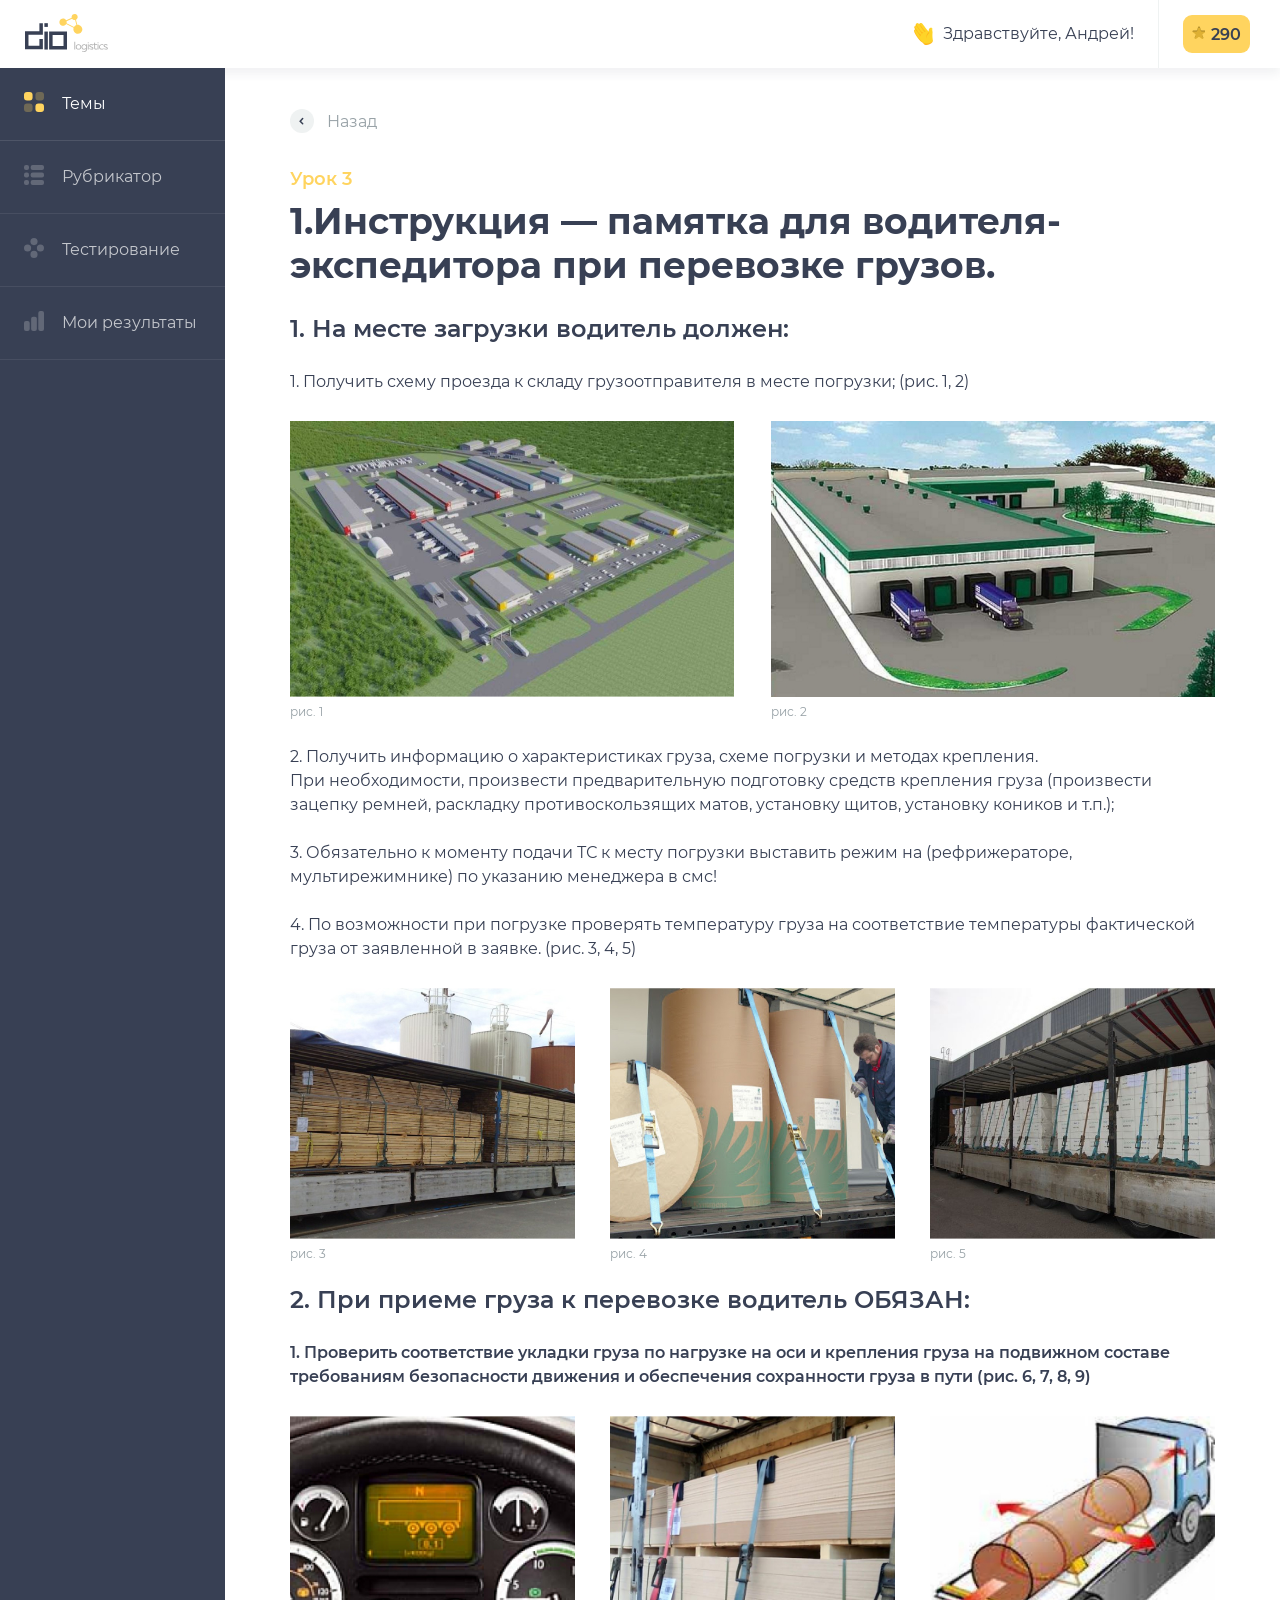
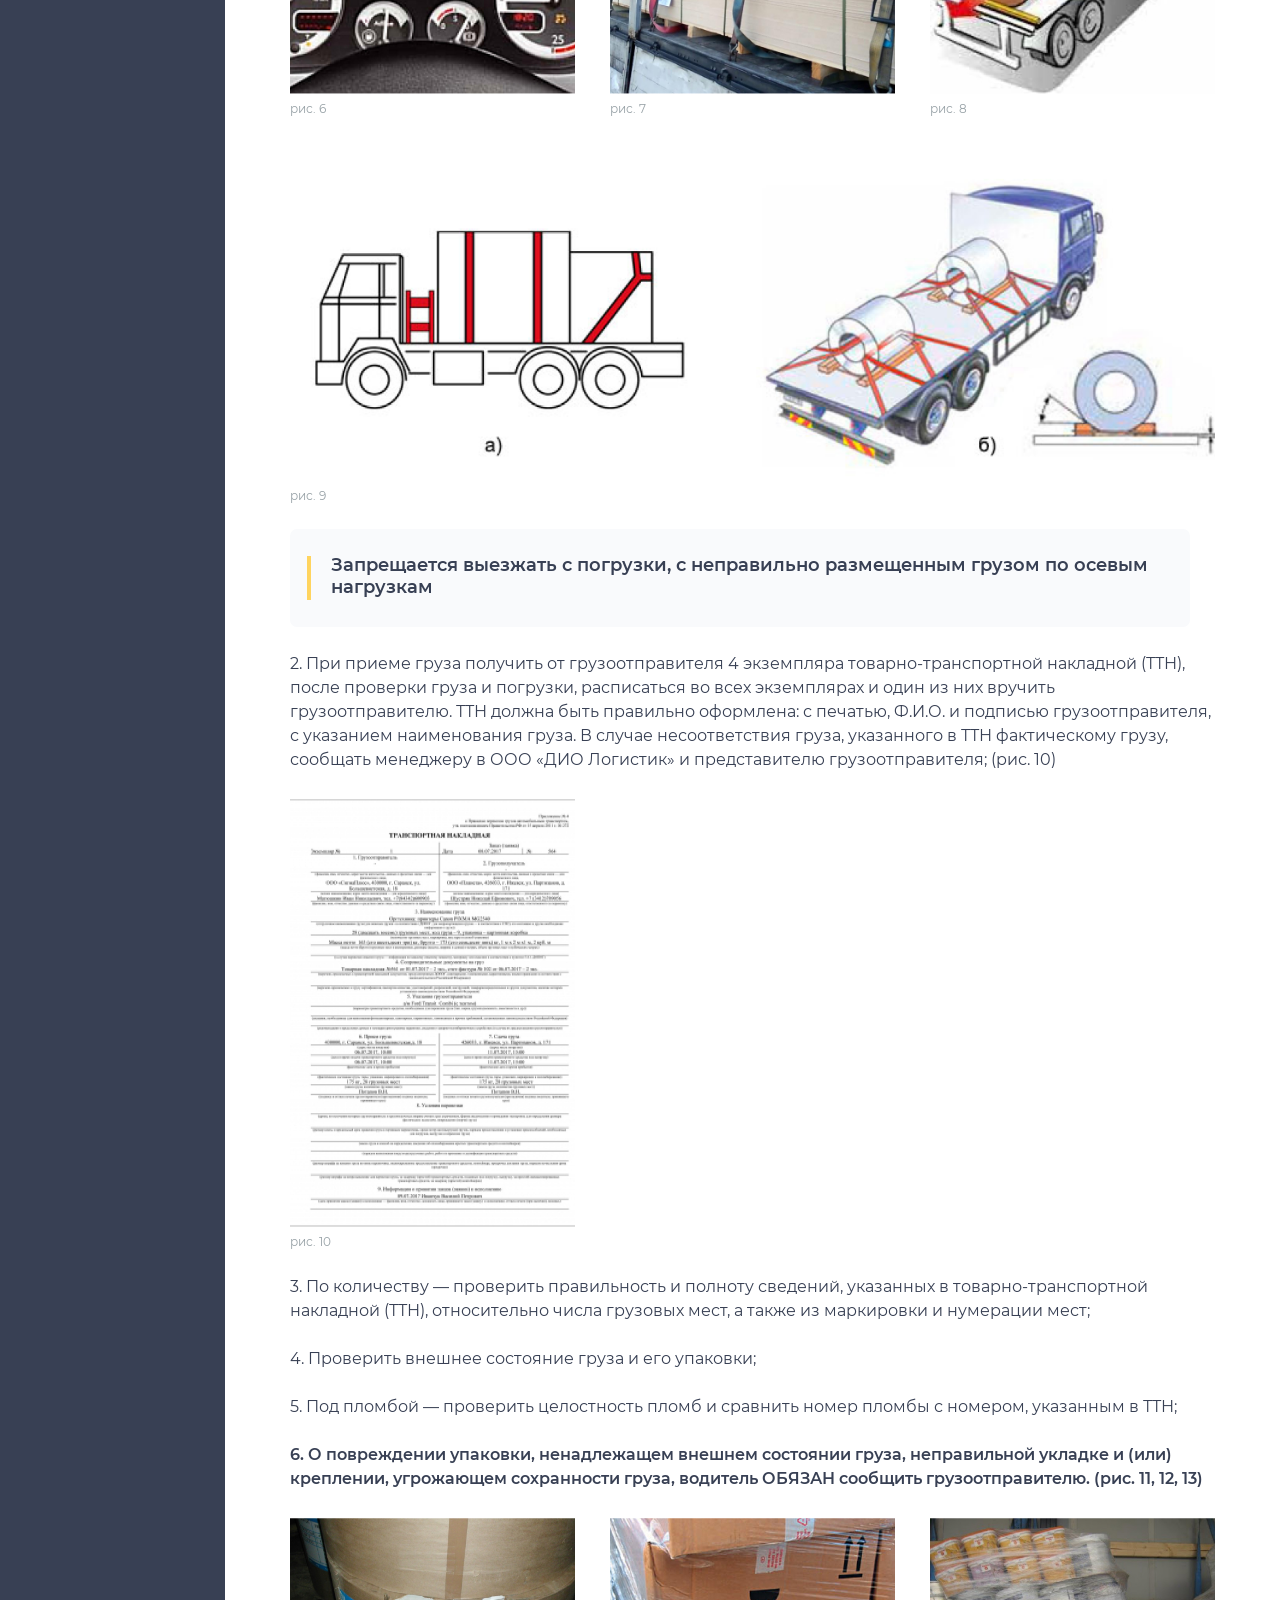
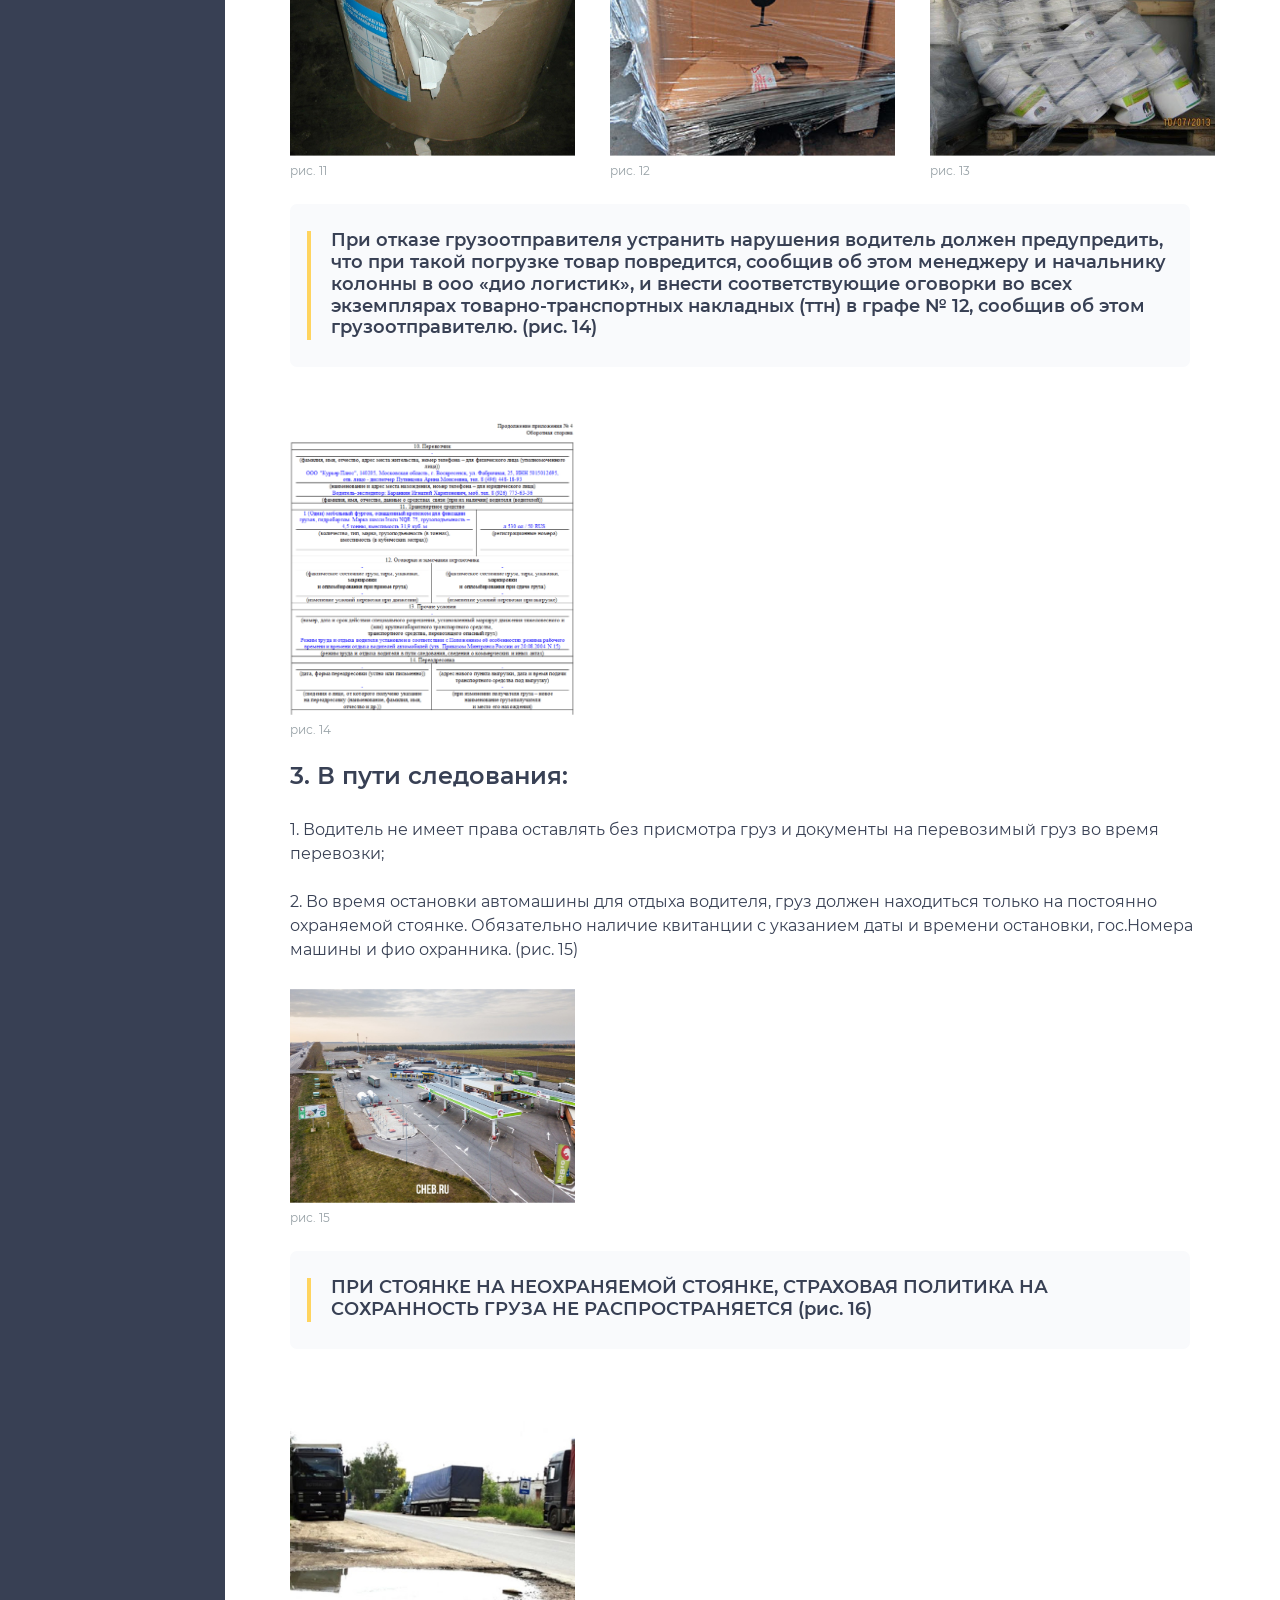
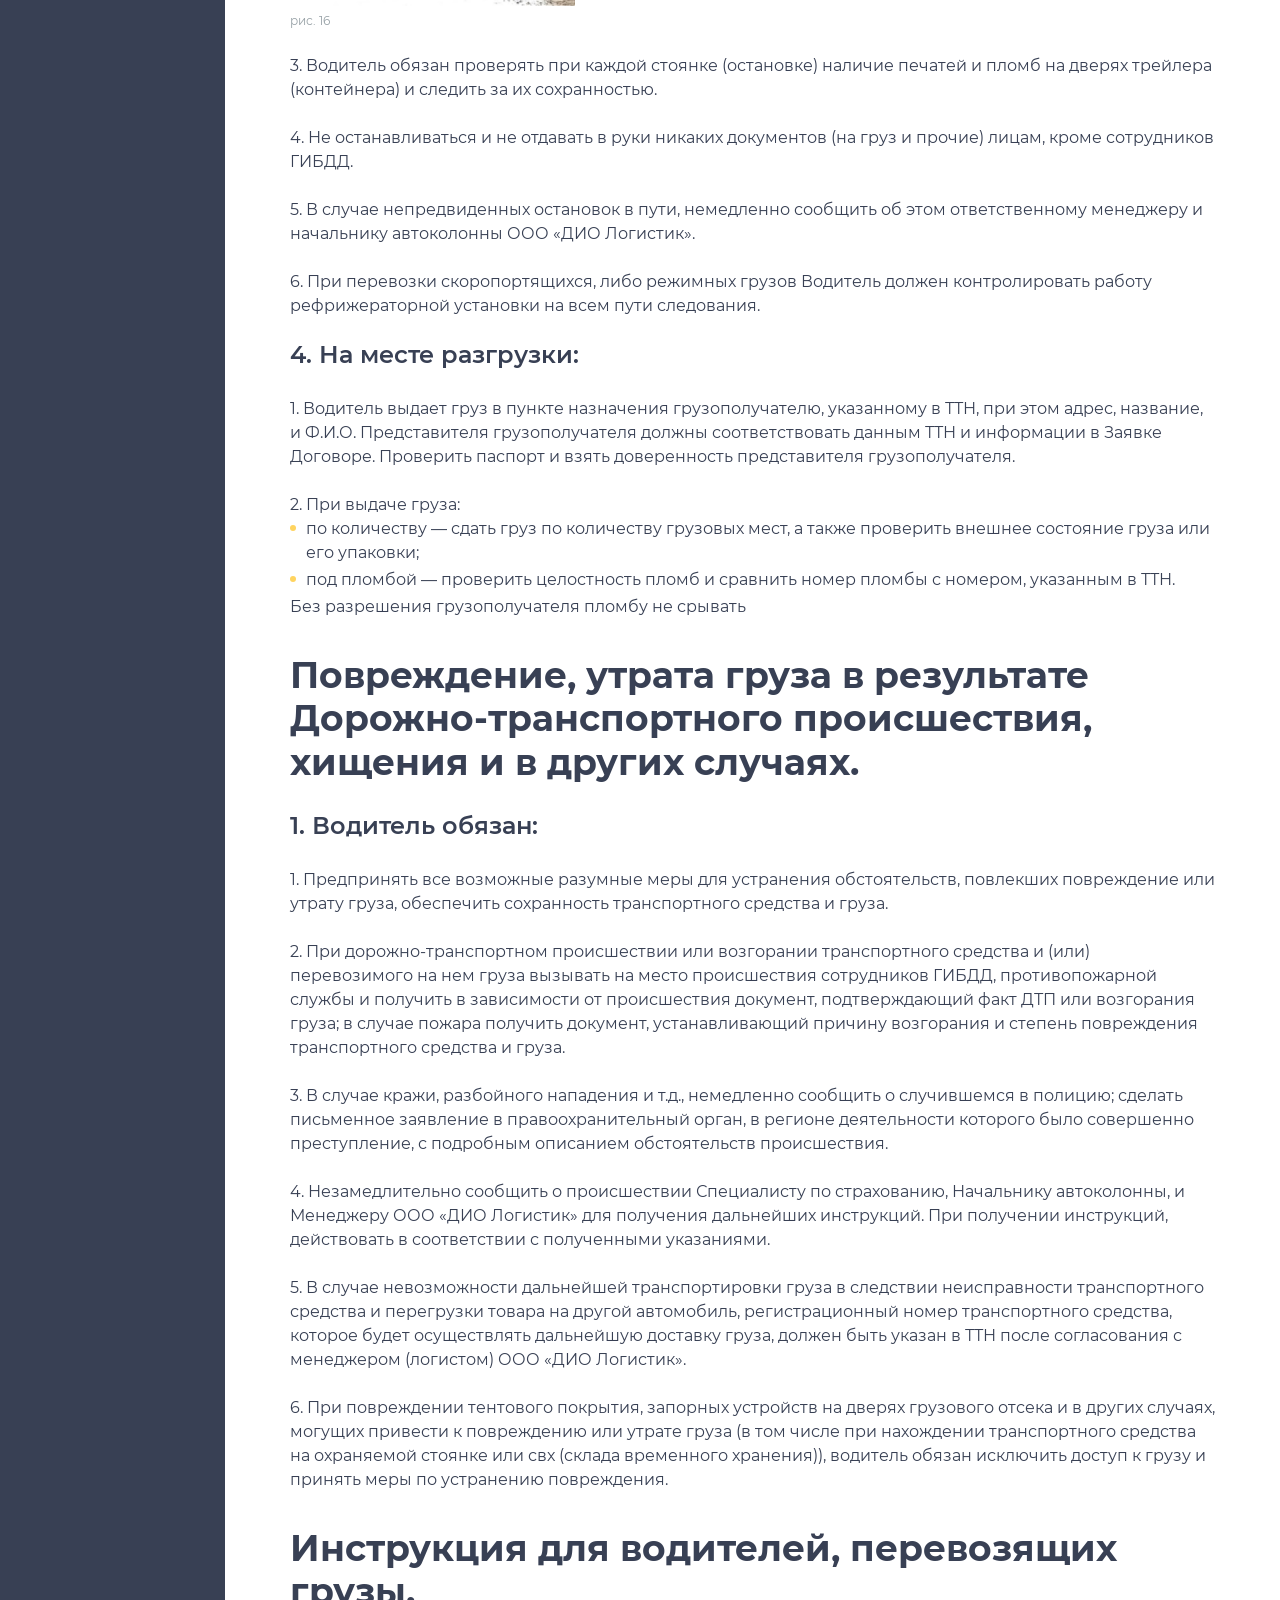
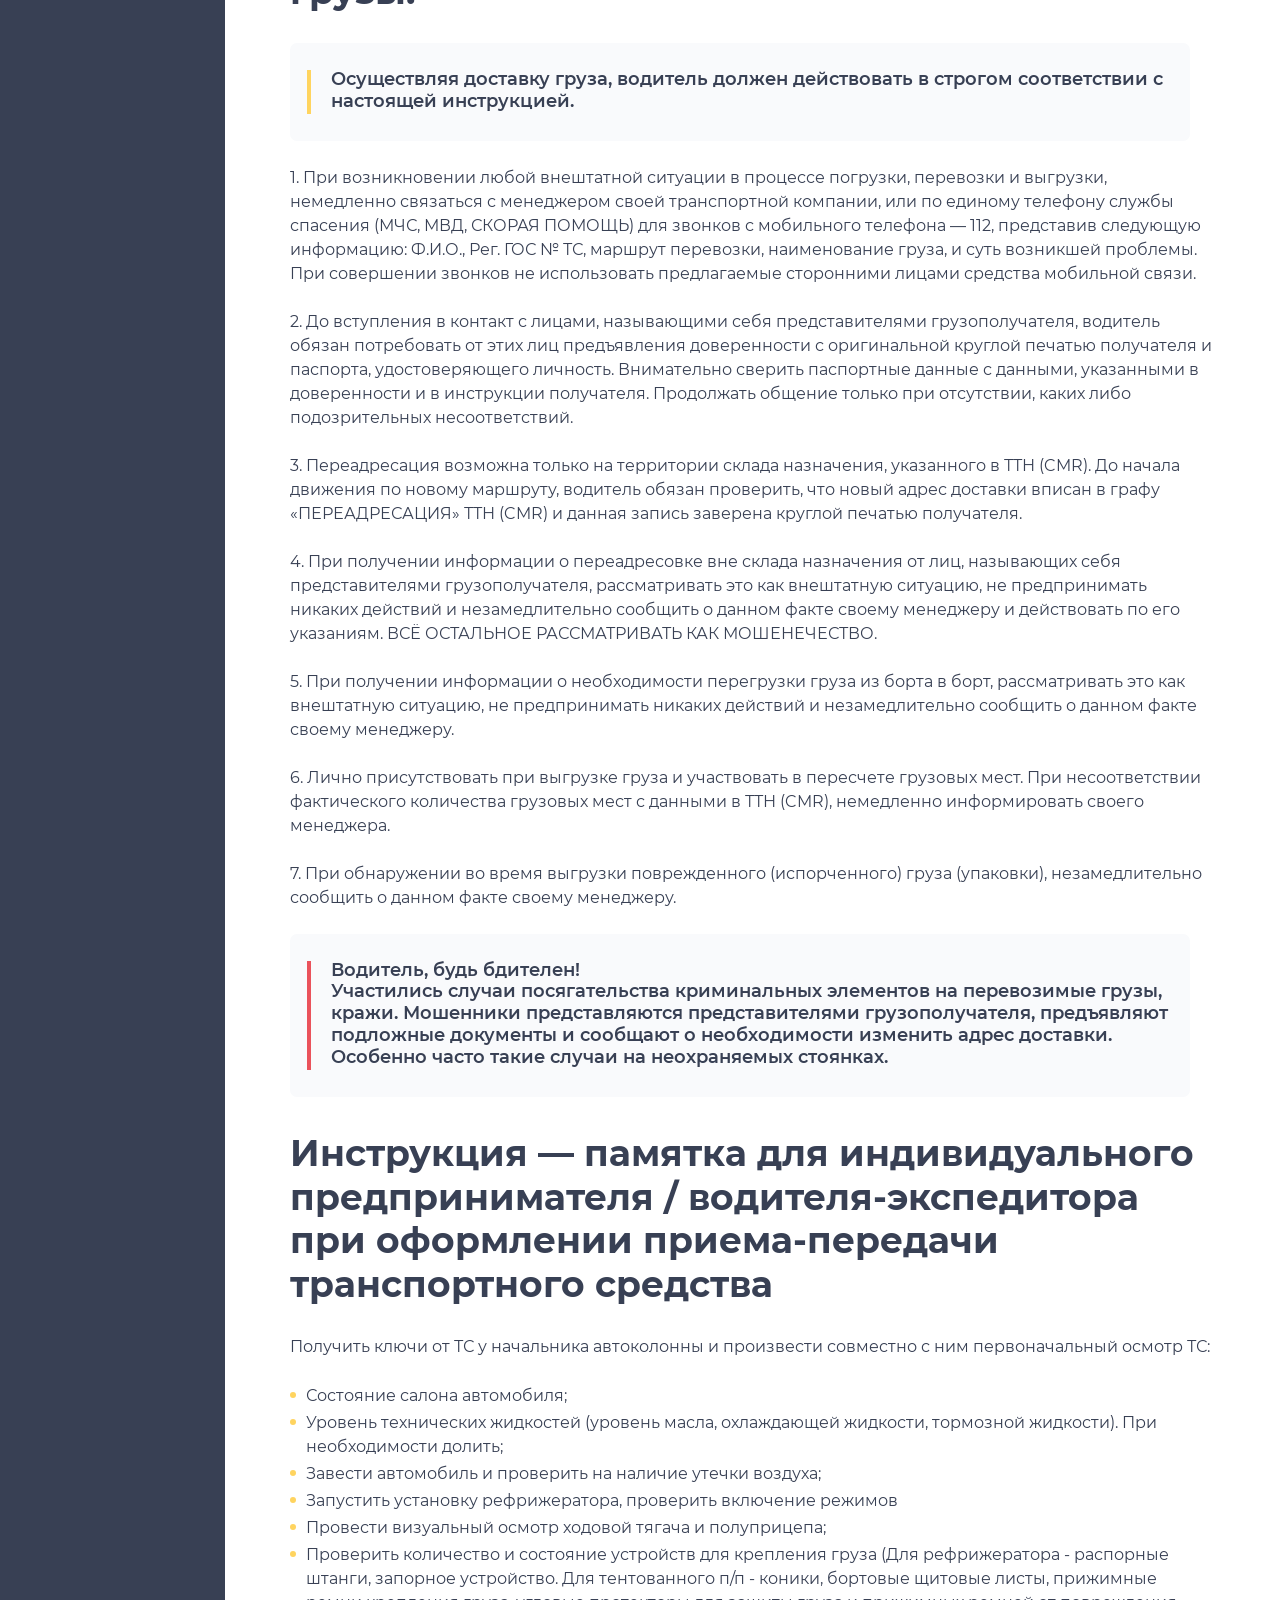
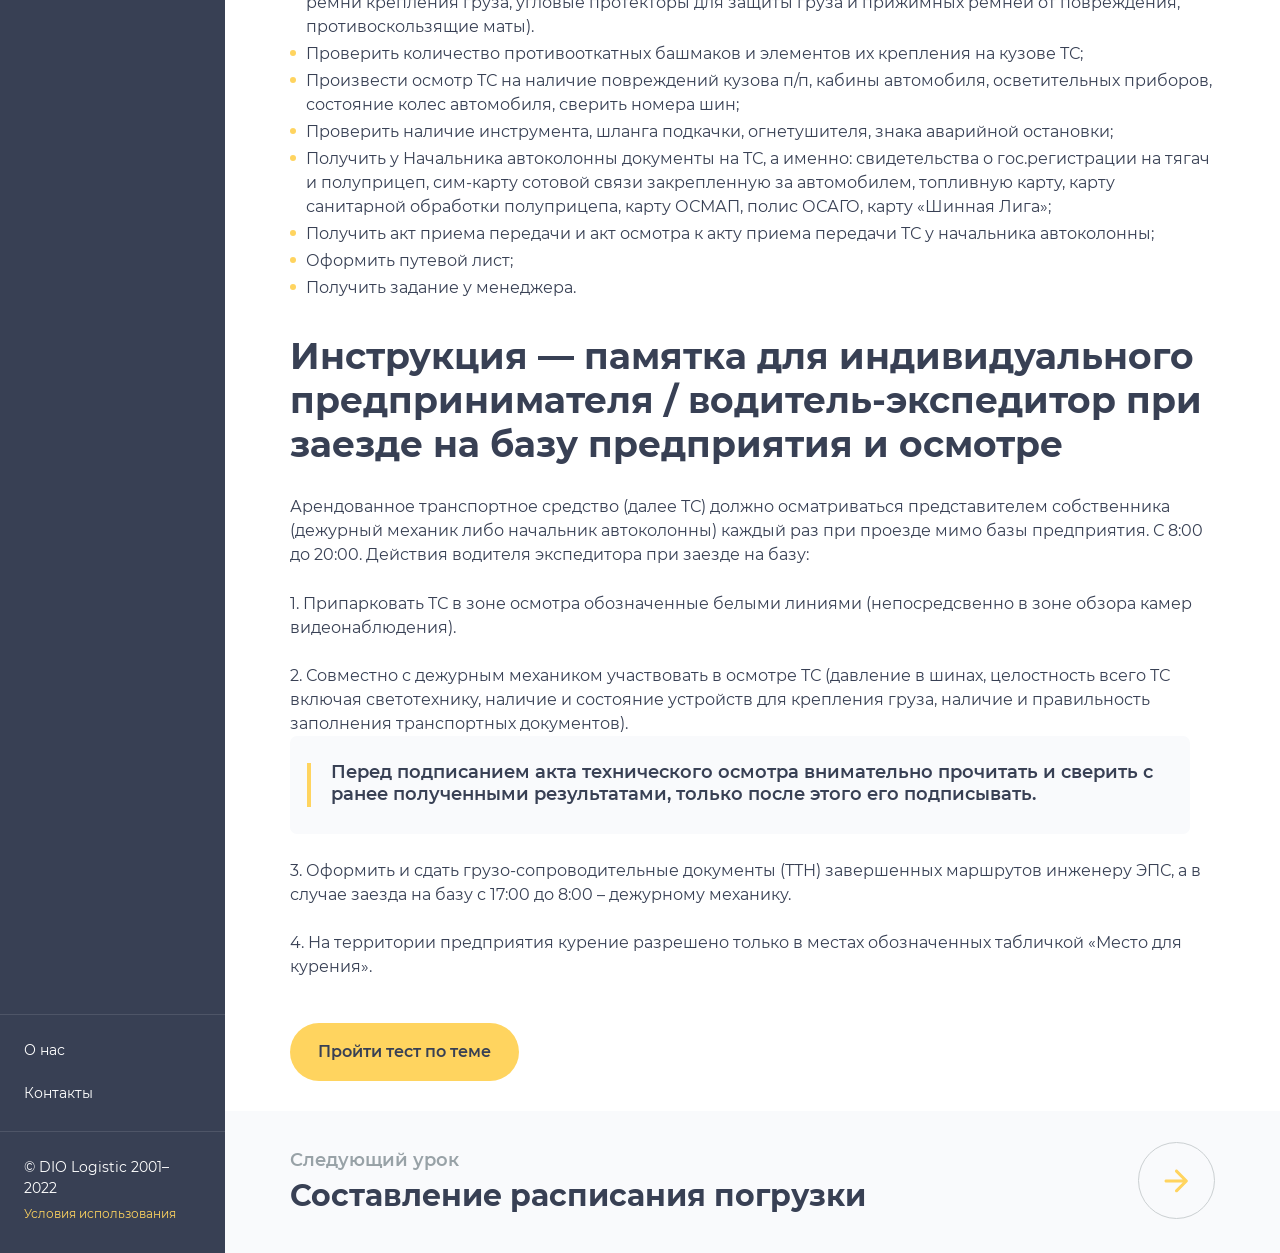
==== lesson.html @ f60faeb8 "init" ====
<!doctype html>
<html lang="ru">
<head>
	<meta charset="utf-8"/>
	<meta name="description" content="Обучающий портал для водителей грузовых автомобилей DIO Logistic"/>
	<meta name="viewport" content="width=device-width, initial-scale=1.0, maximum-scale=1.0, user-scalable=yes"/>

	<link rel="apple-touch-icon" sizes="180x180" href="/assets/images/icons/apple-touch-icon.png">
	<link rel="icon" type="image/png" sizes="16x16" href="/assets/images/icons/favicon_16.png">
    <link rel="icon" type="image/png" sizes="32x32" href="/assets/images/icons/favicon_32.png">
    <link rel="icon" type="image/png" sizes="150x150" href="/assets/images/icons/favicon_150.png">
    <link rel="icon" type="image/png" sizes="192x192" href="/assets/images/icons/favicon_192.png">
    <link rel="icon" type="image/png" sizes="384x384" href="/assets/images/icons/favicon_384.png">
	<link rel="manifest" href="/assets/images/icons/site.webmanifest">
	<link rel="mask-icon" href="/assets/images/icons/safari-pinned-tab.svg" color="#000000">
	<link rel="shortcut icon" href="favicon.ico">
	<meta name="msapplication-TileColor" content="#000000">
	<meta name="msapplication-config" content="/assets/images/icons/browserconfig.xml">
	<meta name="theme-color" content="#000000">

	<title>1.Инструкция — памятка для водителя-экспедитора при перевозке грузов.</title>

	<meta property="og:image" content="/assets/images/og_preview.jpg">
    <meta property="og:title" content="Обучающий портал для водителей грузовых автомобилей DIO Logistic">
    <meta property="og:locale" content="ru_RU" />
    <meta property="og:type" content="website" />
    <meta property="og:description" content="Обучающий портал для водителей грузовых автомобилей DIO Logistic" />
    <meta property="og:url" content="#" />
    <meta property="og:site_name" content="" />
    <meta property="og:image:width" content="1200" />
    <meta property="og:image:height" content="627" />
    <meta name="twitter:card" content="summary_large_image" />
    <meta name="twitter:description" content="Обучающий портал для водителей грузовых автомобилей DIO Logistic" />
    <meta name="twitter:title" content="Обучающий портал для водителей грузовых автомобилей DIO Logistic" />
    <meta name="twitter:image" content="/assets/images/og_preview.jpg" />

    <link rel="stylesheet" href="/assets/css/style.css"/>
</head>

<body>

	<header>
		<a href="/" id="logo"><img src="assets/images/logo.svg" alt="#" title="#"></a>
		<div class="holder">
			<div class="item" id="welcome"><span>Здравствуйте, Андрей!</span></div>
			<div class="item" id="points"><a href="results.html">290</a></div>
		</div>
		<div id="ico-burger"></div>
	</header>

	<div class="body white">
		<aside>
			<nav>
				<ul>
					<li class="act"><a href="subjects.html"><img src="assets/images/ico_menu_item1_act.svg" alt="Темы"> Темы</a></li>
					<li><a href="rubricator.html"><img src="assets/images/ico_menu_item2.svg" alt="Рубрикатор">Рубрикатор</a></li>
					<li><a href="testing.html"><img src="assets/images/ico_menu_item3.svg" alt="Тестирование">Тестирование</a></li>
					<li><a href="results.html"><img src="assets/images/ico_menu_item4.svg" alt="Мои результаты">Мои результаты</a></li>
				</ul>
			</nav>

			<ul id="mn-footer">
				<li><a href="about.html">О нас</a></li>
				<li><a href="contacts.html">Контакты</a></li>
			</ul>
			<div id="bl-copyrights">&copy; DIO Logistic 2001&#150;2022 <a href="#">Условия использования</a></div>
			<div class="close"></div>
		</aside>

		<main id="lesson">
			<div class="holder">
				<div id="backlink"><a href="subjects.html">Назад</a></div>

				<section>
					<div class="number">Урок 3</div>
					<h1>1.Инструкция — памятка для водителя-экспедитора при перевозке грузов.</h1>

					<h2>1.	На месте загрузки водитель должен:</h2>
					<ol>
						<li>Получить схему проезда к складу грузоотправителя в месте погрузки; (рис.&nbsp;1,&nbsp;2)
							<div class="cols-2">
								<figure>
									<a href="assets/images/_img3.jpg" class="js-lightbox" data-gallery="lesson"><img src="assets/images/_img3.jpg" alt="#"></a>
									<figcaption>рис.&nbsp;1</figcaption>
								</figure>
								<figure>
									<a href="assets/images/_img4.jpg" class="js-lightbox" data-gallery="lesson"><img src="assets/images/_img4.jpg" alt="#"></a>
									<figcaption>рис.&nbsp;2</figcaption>
								</figure>
							</div>
						</li>
						<li>Получить информацию о характеристиках груза, схеме погрузки и методах крепления. <br>При необходимости, произвести предварительную подготовку средств крепления груза (произвести зацепку ремней, раскладку противоскользящих матов, установку щитов, установку коников и т.п.);</li>
						<li>Обязательно к моменту подачи ТС к месту погрузки выставить режим на (рефрижераторе, мультирежимнике) по указанию менеджера в смс!</li>
						<li>По возможности при погрузке проверять температуру груза на соответствие температуры фактической груза от заявленной в заявке. (рис.&nbsp;3, 4, 5)
							<div class="cols-3">
								<figure>
									<a href="assets/images/_img5.jpg" class="js-lightbox" data-gallery="lesson"><img src="assets/images/_img5.jpg" alt="#"></a>
									<figcaption>рис.&nbsp;3</figcaption>
								</figure>
								<figure>
									<a href="assets/images/_img6.jpg" class="js-lightbox" data-gallery="lesson"><img src="assets/images/_img6.jpg" alt="#"></a>
									<figcaption>рис.&nbsp;4</figcaption>
								</figure>
								<figure>
									<a href="assets/images/_img7.jpg" class="js-lightbox" data-gallery="lesson"><img src="assets/images/_img7.jpg" alt="#"></a>
									<figcaption>рис.&nbsp;5</figcaption>
								</figure>
							</div>
						</li>
					</ol>

					<h2>2. При приеме груза к перевозке водитель ОБЯЗАН:</h2>
					<ol>
						<li class="b">Проверить соответствие укладки груза по нагрузке на оси и крепления груза на подвижном составе требованиям безопасности движения и обеспечения сохранности груза в пути (рис.&nbsp;6,&nbsp;7,&nbsp;8,&nbsp;9)
							<div class="cols-3">
								<figure>
									<a href="assets/images/_img8.jpg" class="js-lightbox" data-gallery="lesson"><img src="assets/images/_img8.jpg" alt="#"></a>
									<figcaption>рис.&nbsp;6</figcaption>
								</figure>
								<figure>
									<a href="assets/images/_img9.jpg" class="js-lightbox" data-gallery="lesson"><img src="assets/images/_img9.jpg" alt="#"></a>
									<figcaption>рис.&nbsp;7</figcaption>
								</figure>
								<figure>
									<a href="assets/images/_img10.jpg" class="js-lightbox" data-gallery="lesson"><img src="assets/images/_img10.jpg" alt="#"></a>
									<figcaption>рис.&nbsp;8</figcaption>
								</figure>
							</div>
							<div class="cols-1">
								<figure>
									<a href="assets/images/_img11.jpg" class="js-lightbox" data-gallery="lesson"><img src="assets/images/_img11.jpg" alt="#"></a>
									<figcaption>рис.&nbsp;9</figcaption>
								</figure>
							</div>

							<p class="nb">Запрещается выезжать с погрузки, с неправильно размещенным грузом по осевым нагрузкам</p>
						</li>
						<li>При приеме груза получить от грузоотправителя 4 экземпляра товарно-транспортной накладной (ТТН), после проверки груза и погрузки, расписаться во всех экземплярах и один из них вручить грузоотправителю. ТТН должна быть правильно оформлена: с печатью, Ф.И.О. и подписью грузоотправителя, с указанием наименования груза. В случае несоответствия груза, указанного в ТТН фактическому грузу, сообщать менеджеру в ООО «ДИО Логистик» и представителю грузоотправителя; (рис.&nbsp;10)
							<div class="cols-3">
								<figure>
									<a href="assets/images/_img12_full.jpg" class="js-lightbox" data-gallery="lesson"><img src="assets/images/_img12.jpg" alt="#"></a>
									<figcaption>рис.&nbsp;10</figcaption>
								</figure>
							</div>
						</li>
						<li>По количеству — проверить правильность и полноту сведений, указанных в товарно-транспортной накладной (ТТН), относительно числа грузовых мест, а также из маркировки и нумерации мест;</li>
						<li>Проверить внешнее состояние груза и его упаковки;</li>
						<li>Под пломбой — проверить целостность пломб и сравнить номер пломбы с номером, указанным в ТТН;</li>
						<li class="b">О повреждении упаковки, ненадлежащем  внешнем состоянии груза, неправильной укладке и (или) креплении, угрожающем сохранности груза, водитель ОБЯЗАН сообщить грузоотправителю. (рис.&nbsp;11, 12, 13)
							<div class="cols-3">
								<figure>
									<a href="assets/images/_img13.jpg" class="js-lightbox" data-gallery="lesson"><img src="assets/images/_img13.jpg" alt="#"></a>
									<figcaption>рис.&nbsp;11</figcaption>
								</figure>
								<figure>
									<a href="assets/images/_img14.jpg" class="js-lightbox" data-gallery="lesson"><img src="assets/images/_img14.jpg" alt="#"></a>
									<figcaption>рис.&nbsp;12</figcaption>
								</figure>
								<figure>
									<a href="assets/images/_img15.jpg" class="js-lightbox" data-gallery="lesson"><img src="assets/images/_img15.jpg" alt="#"></a>
									<figcaption>рис.&nbsp;13</figcaption>
								</figure>
							</div>
							<p class="nb">При отказе грузоотправителя устранить нарушения водитель должен предупредить, что при такой погрузке товар повредится, сообщив об этом менеджеру и начальнику колонны в ооо «дио логистик», и внести соответствующие оговорки во всех экземплярах товарно-транспортных накладных (ттн) в графе № 12, сообщив об этом грузоотправителю. (рис.&nbsp;14)</p>
							<div class="cols-3">
								<figure>
									<a href="assets/images/_img16_full.jpg" class="js-lightbox" data-gallery="lesson"><img src="assets/images/_img16.jpg" alt="#"></a>
									<figcaption>рис.&nbsp;14</figcaption>
								</figure>
							</div>
						</li>
					</ol>

					<h2>3. В пути следования:</h2>
					<ol>
						<li>Водитель не имеет права оставлять без присмотра груз и документы на перевозимый груз во время перевозки;</li>
						<li>Во время остановки автомашины для отдыха водителя, груз должен находиться только на постоянно охраняемой стоянке. Обязательно наличие квитанции с указанием даты и времени остановки, гос.Номера машины и фио охранника. (рис.&nbsp;15)
							<div class="cols-3">
								<figure>
									<a href="assets/images/_img17.jpg" class="js-lightbox" data-gallery="lesson"><img src="assets/images/_img17.jpg" alt="#"></a>
									<figcaption>рис.&nbsp;15</figcaption>
								</figure>
							</div>
							<p class="nb">ПРИ СТОЯНКЕ НА НЕОХРАНЯЕМОЙ СТОЯНКЕ, СТРАХОВАЯ ПОЛИТИКА НА СОХРАННОСТЬ ГРУЗА НЕ РАСПРОСТРАНЯЕТСЯ (рис.&nbsp;16)</p>
							<div class="cols-3">
								<figure>
									<a href="assets/images/_img18.jpg" class="js-lightbox" data-gallery="lesson"><img src="assets/images/_img18.jpg" alt="#"></a>
									<figcaption>рис.&nbsp;16</figcaption>
								</figure>
							</div>
						</li>
						<li>Водитель обязан проверять при каждой стоянке (остановке) наличие печатей и пломб на дверях трейлера (контейнера) и следить за их сохранностью.</li>
						<li>Не останавливаться и не отдавать в руки никаких документов (на груз и прочие) лицам, кроме сотрудников ГИБДД.</li>
						<li>В случае непредвиденных остановок в пути, немедленно сообщить об этом ответственному менеджеру и начальнику автоколонны ООО «ДИО Логистик».</li>
						<li>При перевозки скоропортящихся, либо режимных грузов Водитель должен контролировать работу рефрижераторной установки на всем пути следования.</li>
					</ol>

					<h2>4. На месте разгрузки:</h2>
					<ol>
						<li>Водитель выдает груз в пункте назначения грузополучателю, указанному в ТТН, при этом адрес, название, и Ф.И.О. Представителя грузополучателя должны соответствовать данным ТТН и информации в Заявке Договоре. Проверить паспорт и взять доверенность представителя грузополучателя.</li>
						<li>При выдаче груза:
							<ul>
								<li>по количеству — сдать груз по количеству грузовых мест, а также проверить внешнее состояние груза или его упаковки;</li>
								<li>под пломбой — проверить целостность пломб и сравнить номер пломбы с номером, указанным в ТТН.</li>
							</ul>
							<p>Без разрешения грузополучателя пломбу не срывать</p>
						</li>
					</ol>


					<div class="h1">Повреждение, утрата груза в результате Дорожно-транспортного происшествия, хищения и в других случаях.</div>
					
					<h2>1. Водитель обязан:</h2>
					<ol>
						<li>Предпринять все возможные разумные меры для устранения обстоятельств, повлекших повреждение или утрату груза, обеспечить сохранность транспортного средства и груза.</li>
						<li>При дорожно-транспортном происшествии или возгорании транспортного средства и (или) перевозимого на нем груза вызывать на место происшествия сотрудников ГИБДД, противопожарной службы и получить в зависимости от происшествия документ, подтверждающий факт ДТП или возгорания груза; в случае пожара получить документ, устанавливающий причину возгорания и степень повреждения транспортного средства и груза.</li>
						<li> В случае кражи, разбойного нападения и т.д., немедленно сообщить о случившемся в полицию; сделать письменное заявление в правоохранительный орган, в регионе деятельности которого было совершенно преступление, с подробным описанием обстоятельств происшествия.</li>
						<li>Незамедлительно сообщить о происшествии Специалисту по страхованию, Начальнику автоколонны, и Менеджеру ООО «ДИО Логистик» для получения дальнейших инструкций. При получении инструкций, действовать в соответствии с полученными указаниями.</li>
						<li>В случае невозможности дальнейшей транспортировки груза в следствии неисправности транспортного средства и перегрузки товара на другой автомобиль, регистрационный номер транспортного средства, которое будет осуществлять дальнейшую доставку груза, должен быть указан в ТТН после согласования с менеджером (логистом) ООО «ДИО Логистик».</li>
						<li>При повреждении тентового покрытия, запорных устройств на дверях грузового отсека и в других случаях, могущих привести к повреждению или утрате груза (в том числе при нахождении транспортного средства на охраняемой стоянке или свх (склада временного хранения)), водитель обязан исключить доступ к грузу и принять меры по устранению повреждения.</li>
					</ol>


					<div class="h1">Инструкция для водителей, перевозящих грузы.</div>

					<p class="nb">Осуществляя доставку груза, водитель должен действовать в строгом соответствии с настоящей инструкцией.</p>
					<ol>
						<li>При возникновении любой внештатной ситуации в процессе погрузки, перевозки и выгрузки, немедленно связаться с менеджером своей транспортной компании, или по единому телефону службы спасения (МЧС, МВД, СКОРАЯ ПОМОЩЬ) для звонков с мобильного телефона — 112, представив следующую информацию: Ф.И.О., Рег. ГОС № ТС, маршрут перевозки, наименование груза, и суть возникшей проблемы. При совершении звонков не использовать предлагаемые сторонними лицами средства мобильной связи.</li>
						<li>До вступления в контакт с лицами, называющими себя представителями грузополучателя, водитель обязан потребовать от этих лиц предъявления доверенности с оригинальной круглой печатью получателя и паспорта, удостоверяющего личность. Внимательно сверить паспортные данные с данными, указанными в доверенности и в инструкции получателя. Продолжать общение только при отсутствии, каких либо подозрительных несоответствий.</li>
						<li>Переадресация возможна только на территории склада назначения, указанного в ТТН (CMR). До начала движения по новому маршруту, водитель обязан проверить, что новый адрес доставки вписан в графу «ПЕРЕАДРЕСАЦИЯ» ТТН (CMR) и данная запись заверена круглой печатью получателя.</li>
						<li>При получении информации о переадресовке вне склада назначения от лиц, называющих себя представителями грузополучателя, рассматривать это как внештатную ситуацию, не предпринимать никаких действий и незамедлительно сообщить о данном факте своему менеджеру и действовать по его указаниям. ВСЁ ОСТАЛЬНОЕ РАССМАТРИВАТЬ КАК МОШЕНЕЧЕСТВО.</li>
						<li>При получении информации о необходимости перегрузки груза из борта в борт, рассматривать это как внештатную ситуацию, не предпринимать никаких действий и незамедлительно сообщить о данном факте своему менеджеру.</li>
						<li>Лично присутствовать при выгрузке груза и участвовать в пересчете грузовых мест. При несоответствии фактического количества грузовых мест с данными в ТТН (CMR), немедленно информировать своего менеджера.</li>
						<li>При обнаружении во время выгрузки поврежденного (испорченного) груза (упаковки), незамедлительно сообщить о данном факте своему менеджеру.</li>
					</ol>
					<p class="nb red">Водитель, будь бдителен! <br>Участились случаи посягательства криминальных элементов на перевозимые грузы, кражи. Мошенники представляются представителями грузополучателя, предъявляют подложные документы и сообщают о необходимости изменить адрес доставки. Особенно часто такие случаи на неохраняемых стоянках.</p>


					<div class="h1">Инструкция — памятка для индивидуального предпринимателя / водителя-экспедитора при оформлении приема-передачи транспортного средства</div>

					<p>Получить ключи от ТС у начальника автоколонны и произвести совместно с ним первоначальный осмотр ТС:</p>
					<ul>
						<li>Состояние салона автомобиля;</li>
						<li>Уровень технических жидкостей (уровень масла, охлаждающей жидкости, тормозной жидкости). При необходимости долить;</li>
						<li>Завести автомобиль и проверить на наличие утечки воздуха;</li>
						<li>Запустить установку рефрижератора, проверить включение режимов</li>
						<li>Провести визуальный осмотр ходовой тягача и полуприцепа;</li>
						<li>Проверить количество и состояние устройств для крепления груза (Для рефрижератора - распорные штанги, запорное устройство. Для тентованного п/п - коники, бортовые щитовые листы, прижимные ремни крепления груза, угловые протекторы для защиты груза и прижимных ремней от повреждения, противоскользящие маты).</li>
						<li>Проверить количество противооткатных башмаков и элементов их крепления на кузове ТС;</li>
						<li>Произвести осмотр ТС на наличие повреждений кузова п/п, кабины автомобиля, осветительных приборов, состояние колес автомобиля, сверить номера шин;</li>
						<li>Проверить наличие инструмента, шланга подкачки, огнетушителя, знака аварийной остановки;</li>
						<li>Получить у Начальника автоколонны документы на ТС, а именно: свидетельства о гос.регистрации на тягач и полуприцеп, сим-карту сотовой связи закрепленную за автомобилем, топливную карту, карту санитарной обработки полуприцепа, карту ОСМАП, полис ОСАГО, карту «Шинная Лига»;</li>
						<li>Получить акт приема передачи и акт осмотра к акту приема передачи ТС у начальника автоколонны;</li>
						<li>Оформить путевой лист;</li>
						<li>Получить задание у менеджера.</li>
					</ul>


					<div class="h1">Инструкция — памятка для индивидуального предпринимателя / водитель-экспедитор при заезде на базу предприятия и осмотре</div>

					<p>Арендованное транспортное средство (далее ТС) должно осматриваться представителем собственника (дежурный механик либо начальник автоколонны) каждый раз при проезде мимо базы предприятия. С 8:00 до 20:00. Действия водителя экспедитора при заезде на базу:</p>
					<ol>
						<li>Припарковать ТС в зоне осмотра обозначенные белыми линиями (непосредсвенно в зоне обзора камер видеонаблюдения).</li>
						<li>Совместно с дежурным механиком участвовать в осмотре ТС (давление в шинах, целостность всего ТС включая светотехнику, наличие и состояние устройств для крепления груза, наличие и правильность заполнения транспортных документов).
							<p class="nb">Перед подписанием акта технического осмотра внимательно прочитать и сверить с ранее полученными результатами, только после этого его подписывать.</p>
						</li>
						<li>Оформить и сдать грузо-сопроводительные документы (ТТН) завершенных маршрутов инженеру ЭПС, а в случае заезда на базу с 17:00 до 8:00 – дежурному механику.</li>
						<li>На территории предприятия курение разрешено только в местах обозначенных табличкой «Место для курения».</li>
					</ol>
				</section>

				<div class="btn-line">
					<a href="testing.html" class="btn">Пройти тест по теме</a>
				</div>
			</div>

			<div class="bottom-line">
				<div class="holder">
					<a href="#">
						<span class="label">Следующий урок</span>
						<span class="title">Составление расписания погрузки</span>
					</a>
				</div>
			</div>
		</main>
	</div>

	<div id="modal-fadeout"></div>

	<script src="/assets/js/scripts.js"></script>
</body>
</html>
---- assets/css/style.css ----
﻿html,body,div,span,applet,object,iframe,h1,h2,h3,h4,h5,h6,p,blockquote,pre,a,abbr,acronym,address,big,cite,code,del,dfn,em,img,ins,kbd,q,s,samp,small,strike,strong,sub,sup,tt,var,b,u,i,center,dl,dt,dd,ol,ul,li,fieldset,form,label,legend,table,caption,tbody,tfoot,thead,tr,th,td,article,aside,canvas,details,embed,figure,figcaption,footer,header,hgroup,menu,nav,output,ruby,section,summary,time,mark,audio,video{margin:0;padding:0;border:0;font-size:100%;font:inherit;vertical-align:baseline}article,aside,details,figcaption,figure,footer,header,hgroup,menu,nav,section{display:block}*{outline:none;box-sizing:border-box}html,body{width:100%;height:100%;line-height:1}html *{max-height:999999px}img{border:0}@font-face{font-family:'Montserrat';src:url("../fonts/montserrat-regular.eot");src:url("../fonts/montserrat-regular.eot?#iefix") format("embedded-opentype"),url("../fonts/montserrat-regular.svg#Graphik") format("svg"),url("../fonts/montserrat-regular.woff2") format("woff2"),url("../fonts/montserrat-regular.woff") format("woff"),url("../fonts/montserrat-regular.ttf") format("truetype");font-weight:400;font-style:normal}@font-face{font-family:'Montserrat';src:url("../fonts/montserrat-medium.eot");src:url("../fonts/montserrat-medium.eot?#iefix") format("embedded-opentype"),url("../fonts/montserrat-medium.svg#Graphik") format("svg"),url("../fonts/montserrat-medium.woff2") format("woff2"),url("../fonts/montserrat-medium.woff") format("woff"),url("../fonts/montserrat-medium.ttf") format("truetype");font-weight:500;font-style:normal}@font-face{font-family:'Montserrat';src:url("../fonts/montserrat-semibold.eot");src:url("../fonts/montserrat-semibold.eot?#iefix") format("embedded-opentype"),url("../fonts/montserrat-semibold.svg#Menoe") format("svg"),url("../fonts/montserrat-semibold.woff2") format("woff2"),url("../fonts/montserrat-semibold.woff") format("woff"),url("../fonts/montserrat-semibold.ttf") format("truetype");font-weight:600;font-style:normal}@font-face{font-family:'Montserrat';src:url("../fonts/montserrat-bold.eot");src:url("../fonts/montserrat-bold.eot?#iefix") format("embedded-opentype"),url("../fonts/montserrat-bold.svg#Menoe") format("svg"),url("../fonts/montserrat-bold.woff2") format("woff2"),url("../fonts/montserrat-bold.woff") format("woff"),url("../fonts/montserrat-bold.ttf") format("truetype");font-weight:700;font-style:normal}main#testing-subject section>ul>li>ul>li>input[type="radio"]+label,.main#testing-subject section>ul>li>ul>li>input[type="radio"]+label,main#testing-subject section>ul>li>ul>li>input[type="checkbox"]+label,.main#testing-subject section>ul>li>ul>li>input[type="checkbox"]+label{-ms-user-select:none;-moz-user-select:none;-khtml-user-select:none;-webkit-user-select:none;user-select:none}.transition-all,.rotate-180-start,.rotate-180-end,.btn,.btn:hover,.btn:active,.btn[disabled]{-webkit-transition:all .3s ease;-moz-transition:all .3s ease;-o-transition:all .3s ease;transition:all .3s ease}.transition-color{-webkit-transition:color .3s ease;-moz-transition:color .3s ease;-o-transition:color .3s ease;transition:color .3s ease}.transition-bg{-webkit-transition:background-color .3s ease;-moz-transition:background-color .3s ease;-o-transition:background-color .3s ease;transition:background-color .3s ease}.transition-border{-webkit-transition:border-color .3s ease;-moz-transition:border-color .3s ease;-o-transition:border-color .3s ease;transition:border-color .3s ease}.transition-opacity,.slick-dots>li,.slick-dots>li:hover,.slick-dots>li.slick-active{-webkit-transition:opacity .3s ease;-moz-transition:opacity .3s ease;-o-transition:opacity .3s ease;transition:opacity .3s ease}.transition-padding-top{-webkit-transition:padding-top .3s ease;-moz-transition:padding-top .3s ease;-o-transition:padding-top .3s ease;transition:padding-top .3s ease}.transition-padding-right{-webkit-transition:padding-right .3s ease;-moz-transition:padding-right .3s ease;-o-transition:padding-right .3s ease;transition:padding-right .3s ease}.transition-padding-left{-webkit-transition:padding-left .3s ease;-moz-transition:padding-left .3s ease;-o-transition:padding-left .3s ease;transition:padding-left .3s ease}.transition-height{-webkit-transition:height .3s ease;-moz-transition:height .3s ease;-o-transition:height .3s ease;transition:height .3s ease}.transition-none{-webkit-transition:none;-moz-transition:none;-o-transition:none;transition:none}.rotate-180-start{-moz-transform:rotate(0deg);-webkit-transform:rotate(0deg);-o-transform:rotate(0deg);-ms-transform:rotate(0deg);transform:rotate(0deg)}.rotate-180-end{-moz-transform:rotate(-180deg);-webkit-transform:rotate(-180deg);-o-transform:rotate(-180deg);-ms-transform:rotate(-180deg);transform:rotate(-180deg)}.nowrap{white-space:nowrap}.fadeout-holder{position:relative}.fadeout,.fadeout-r{white-space:nowrap;width:100%;overflow:hidden}.fadeout:after,.fadeout-r:after{content:'';display:block;position:absolute;top:0;right:0;width:45%;height:100%;background:linear-gradient(90deg, rgba(255,255,255,0.0001) 0%, #fff 100%);pointer-events:none}.fadeout.scrolled-full:after,.fadeout-r.scrolled-full:after{display:none}.rotation360{-webkit-animation:rotation360 1.5s infinite linear;-moz-animation:rotation360 1.5s infinite linear;-ms-animation:rotation360 1.5s infinite linear;-o-animation:rotation360 1.5s infinite linear;animation:rotation360 1.5s infinite linear;-webkit-backface-visibility:hidden;transform:translate3d(0, 0, 0)}@-webkit-keyframes rotation360{to{-webkit-transform:rotate(360deg)}}@-moz-keyframes rotation360{to{-moz-transform:rotate(360deg)}}@-ms-keyframes rotation360{to{-ms-transform:rotate(360deg)}}@-o-keyframes rotation360{to{-o-transform:rotate(360deg)}}@keyframes rotation360{to{transform:rotate(360deg)}}@-webkit-keyframes rotation180{to{-webkit-transform:rotate(180deg)}}@-moz-keyframes rotation180{to{-moz-transform:rotate(180deg)}}@-ms-keyframes rotation180{to{-ms-transform:rotate(180deg)}}@-o-keyframes rotation360{to{-o-transform:rotate(180deg)}}@keyframes rotation180{to{transform:rotate(180deg)}}@-webkit-keyframes rotation360{to{-webkit-transform:rotate(360deg)}}@-moz-keyframes rotation360{to{-moz-transform:rotate(360deg)}}@-ms-keyframes rotation360{to{-ms-transform:rotate(360deg)}}@-o-keyframes rotation360{to{-o-transform:rotate(360deg)}}@keyframes rotation360{to{transform:rotate(360deg)}}.out-of-bound{position:absolute;top:-9999px}.shown{display:block !important}html{min-width:320px}html.html-modal{height:100% !important;width:100%;overflow:hidden}html.html-modal-long{height:auto !important}body{font-family:"Montserrat","Arial",sans-serif;font-weight:400;font-size:16px;line-height:1.5;color:#384054;text-align:left;width:100%;height:100%}a{color:#384054;text-decoration:underline;-webkit-tap-highlight-color:transparent}h1,.h1{font-family:"Montserrat","Arial",sans-serif;font-size:24px;font-weight:700;line-height:1.21;margin-bottom:25px;cursor:default}@media (min-width: 540px){h1,.h1{font-size:36px}}h2,.h2{font-family:"Montserrat","Arial",sans-serif;font-size:18px;font-weight:600;line-height:1.22;margin-bottom:25px;cursor:default}@media (min-width: 540px){h2,.h2{font-size:24px}}h3,.h3{font-family:"Montserrat","Arial",sans-serif;font-size:16px;font-weight:600;line-height:1.37;margin-bottom:12px;cursor:default}@media (min-width: 540px){h3,.h3{font-size:18px;line-height:1.22}}h4,.h4{font-family:"Montserrat","Arial",sans-serif;font-size:13px;font-weight:600;line-height:1.14;margin-bottom:15px;cursor:default}h5,.h5{font-family:"Montserrat","Arial",sans-serif;font-size:12px;font-weight:600;line-height:1.14;margin-bottom:15px;cursor:default}h6,.h6{font-family:"Montserrat","Arial",sans-serif;font-size:12px;font-weight:400;line-height:1.14;margin-bottom:15px;cursor:default}p{margin-bottom:25px}ol,ul{list-style:none}input[type='text'],input[type='date'],input[type='tel'],input[type='email'],input[type='password'],input[type='number'],input[type='search']{font-family:"Montserrat","Arial",sans-serif;font-size:16px;line-height:1;padding:15px 16px;box-sizing:border-box;border:0;background-color:#fff;color:#000;-moz-border-radius:8px;-webkit-border-radius:8px;-khtml-border-radius:8px;border-radius:8px;-webkit-transition:all 450ms ease;-moz-transition:all 450ms ease;-o-transition:all 450ms ease;transition:all 450ms ease}input[type='text']::-webkit-input-placeholder,input[type='date']::-webkit-input-placeholder,input[type='tel']::-webkit-input-placeholder,input[type='email']::-webkit-input-placeholder,input[type='password']::-webkit-input-placeholder,input[type='number']::-webkit-input-placeholder,input[type='search']::-webkit-input-placeholder{color:#828282}input[type='text']::-moz-placeholder,input[type='date']::-moz-placeholder,input[type='tel']::-moz-placeholder,input[type='email']::-moz-placeholder,input[type='password']::-moz-placeholder,input[type='number']::-moz-placeholder,input[type='search']::-moz-placeholder{color:#828282}input[type='text']:-moz-placeholder,input[type='date']:-moz-placeholder,input[type='tel']:-moz-placeholder,input[type='email']:-moz-placeholder,input[type='password']:-moz-placeholder,input[type='number']:-moz-placeholder,input[type='search']:-moz-placeholder{color:#828282}input[type='text']:-ms-input-placeholder,input[type='date']:-ms-input-placeholder,input[type='tel']:-ms-input-placeholder,input[type='email']:-ms-input-placeholder,input[type='password']:-ms-input-placeholder,input[type='number']:-ms-input-placeholder,input[type='search']:-ms-input-placeholder{color:#828282}input[type='text']:hover,input[type='date']:hover,input[type='tel']:hover,input[type='email']:hover,input[type='password']:hover,input[type='number']:hover,input[type='search']:hover{-webkit-transition:all 450ms ease;-moz-transition:all 450ms ease;-o-transition:all 450ms ease;transition:all 450ms ease}input[type='text']:focus,input[type='date']:focus,input[type='tel']:focus,input[type='email']:focus,input[type='password']:focus,input[type='number']:focus,input[type='search']:focus{-webkit-transition:all 450ms ease;-moz-transition:all 450ms ease;-o-transition:all 450ms ease;transition:all 450ms ease}input[type='text'].attempted:invalid,input[type='text'].invalid,input[type='text'].err,input[type='date'].attempted:invalid,input[type='date'].invalid,input[type='date'].err,input[type='tel'].attempted:invalid,input[type='tel'].invalid,input[type='tel'].err,input[type='email'].attempted:invalid,input[type='email'].invalid,input[type='email'].err,input[type='password'].attempted:invalid,input[type='password'].invalid,input[type='password'].err,input[type='number'].attempted:invalid,input[type='number'].invalid,input[type='number'].err,input[type='search'].attempted:invalid,input[type='search'].invalid,input[type='search'].err{-webkit-transition:all 450ms ease;-moz-transition:all 450ms ease;-o-transition:all 450ms ease;transition:all 450ms ease}textarea{font-family:"Montserrat","Arial",sans-serif;font-size:16px;line-height:1.14;padding:19px 16px;box-sizing:border-box;border:0;color:#000;background-color:#fff;overflow:auto;-moz-border-radius:8px;-webkit-border-radius:8px;-khtml-border-radius:8px;border-radius:8px;-webkit-transition:all 450ms ease;-moz-transition:all 450ms ease;-o-transition:all 450ms ease;transition:all 450ms ease}textarea::-webkit-input-placeholder{color:#828282}textarea::-moz-placeholder{color:#828282}textarea:-moz-placeholder{color:#828282}textarea:-ms-input-placeholder{color:#828282}textarea:hover{-webkit-transition:all 450ms ease;-moz-transition:all 450ms ease;-o-transition:all 450ms ease;transition:all 450ms ease}textarea:focus{-webkit-transition:all 450ms ease;-moz-transition:all 450ms ease;-o-transition:all 450ms ease;transition:all 450ms ease}textarea.attempted:invalid,textarea.invalid,textarea.err{-webkit-transition:all 450ms ease;-moz-transition:all 450ms ease;-o-transition:all 450ms ease;transition:all 450ms ease}textarea.js-autoheight{resize:none;overflow:hidden}.input{position:relative}.input input[type='text'],.input input[type='tel'],.input input[type='email'],.input input[type='password'],.input input[type='number']{width:100%;margin-bottom:0}.input textarea{width:100%;margin-bottom:0}.input i{overflow:hidden;position:absolute;color:#98A2A7;cursor:default;top:10px;left:16px;font-size:11px;line-height:1;opacity:0;-webkit-transition:all 450ms ease;-moz-transition:all 450ms ease;-o-transition:all 450ms ease;transition:all 450ms ease}.input.focused i{opacity:1;-webkit-transition:all 450ms ease;-moz-transition:all 450ms ease;-o-transition:all 450ms ease;transition:all 450ms ease}.input.focused input[type='text'],.input.focused input[type='tel'],.input.focused input[type='email'],.input.focused input[type='password'],.input.focused input[type='number']{padding-top:24px}.input.focused textarea{padding-top:24px}.input .error{display:none;padding-top:4px;font-size:11px;color:#EA525B}.input.pswd>.toggler{position:absolute;top:0;right:0;width:43px;height:100%;background:url("../images/ico_pswd_hidden.svg") no-repeat center;cursor:pointer;-webkit-tap-highlight-color:transparent}.input.pswd.shown>.toggler{background-image:url("../images/ico_pswd.svg")}table{border-collapse:collapse;border:0}th{text-align:left;font-weight:400;border:0}td{text-align:left;border:0}.holder{max-width:1440px;margin:0 auto;padding:0 16px;box-sizing:border-box}@media (min-width: 540px){.holder{padding:0 30px}}@media (min-width: 1000px){.holder{padding:0 65px}}.hidden{display:none}.wrap{position:relative}blockquote,q{quotes:none}blockquote::before,blockquote::after,q::before,q::after{content:'';content:none}b,strong{font-weight:700}.dashed{cursor:pointer;border-bottom:1px dashed}.dotted{cursor:pointer;border-bottom:1px dotted}a.dashed{text-decoration:none;border-bottom:1px dashed}a.dotted{text-decoration:none;border-bottom:1px dotted}.clear-l{clear:left;font-size:0;height:1px;overflow:hidden;display:block}.clear-r{clear:right;font-size:0;height:1px;overflow:hidden}.clear-a{clear:both;font-size:0;height:1px;overflow:hidden}svg.donut{width:35px;height:35px}@media (min-width: 540px){svg.donut{width:43px;height:43px}}svg.donut .donut-hole{fill:transparent}svg.donut .donut-ring{fill:transparent;stroke:#EFF2F2;stroke-width:11px}svg.donut .donut-segment{fill:transparent;stroke:#FFD45F;stroke-width:11px}.btn{background-color:#FFD45F;color:#384054;padding:17px 28px;font-size:16px;font-weight:600;text-align:center;border:0;text-decoration:none;cursor:pointer;font-family:"Montserrat","Arial",sans-serif;-moz-border-radius:100px;-webkit-border-radius:100px;-khtml-border-radius:100px;border-radius:100px;-webkit-tap-highlight-color:transparent}.btn:hover{background-color:#ffc62c;color:#384054;outline:0}.btn:active{background-color:#ffbf13;color:#384054}.btn[disabled]{background-color:#EFF2F2;color:#CBD0D2;cursor:default}.btn[disabled]:hover{background-color:#EFF2F2;color:#CBD0D2}.btn[disabled]:active{background-color:#EFF2F2;color:#CBD0D2}.btn.type2{font-weight:400;background-color:#FFD45F;color:#384054;border:1px solid #FFD45F}.btn.type2:hover{background-color:#ffc62c;color:#384054}.btn.type2:active{background-color:#ffbf13;color:#384054}.btn.type2[disabled]{background-color:#FFF3D0;color:#FFF3D0}.btn.type2[disabled]:hover{background-color:#FFF3D0;color:#FFF3D0}.btn.type2[disabled]:active{background-color:#FFF3D0;color:#FFF3D0}.slick-dots{text-align:center !important;border:0;margin:0 !important;padding:0;height:auto !important;white-space:normal !important;flex:0 0 auto !important;display:block !important}.slick-dots>li{display:inline-block !important;width:10px !important;height:10px !important;padding:8px !important;border:0 !important;position:relative;margin:0 0 0 1px !important;min-height:0;box-sizing:content-box;cursor:pointer;opacity:0.2;background:none !important;min-height:0 !important;box-shadow:0px 0px 0px rgba(0,0,0,0) !important;flex:0 0 auto !important}.slick-dots>li:first-child{margin-left:0 !important;padding-left:8px !important}.slick-dots>li:last-child{padding-right:8px !important}.slick-dots>li:before,.slick-dots>li:after{display:none !important}.slick-dots>li:hover{opacity:0.5}.slick-dots>li.slick-active{opacity:1}.slick-dots>li.slick-active>button{background-color:#206CDE}.slick-dots>li>button{content:'';display:block;position:absolute;top:7px;left:7px;width:10px;height:10px;padding:0;-moz-border-radius:10px;-webkit-border-radius:10px;-khtml-border-radius:10px;border-radius:10px;background:#206CDE;font-size:0;border:0;cursor:pointer}#modal-fadeout{display:none;background-color:#fff;z-index:99;position:fixed;opacity:1;top:0;left:0;width:100%;height:100%}@media (min-width: 540px){#modal-fadeout{background-color:#F9FAFC}}.modal-wrapper{position:fixed;top:0;left:0;width:100%;height:100%;z-index:110;display:flex;display:none;overflow-y:scroll;align-items:center}.modal-wrapper>.modal{overflow:hidden;line-height:0;display:block;width:100%;flex-basis:100%;vertical-align:middle;padding-top:25px}@media (min-width: 540px){.modal-wrapper>.modal{padding:calc(15vh + 118px) 10% 15vh}}.modal>.contents{background-color:#fff;color:#384054;padding:20px 16px 25px;position:relative;width:100%;font-size:16px;line-height:1.25;text-align:center}@media (min-width: 540px){.modal>.contents{font-size:12px;line-height:1.33;padding:36px 68px;max-width:450px;margin:auto;box-shadow:0px 14px 24px -14px rgba(56,64,84,0.34);-moz-border-radius:16px;-webkit-border-radius:16px;-khtml-border-radius:16px;border-radius:16px}}.modal>.contents .modal-close{display:block;color:#FFF;background:#fff;width:60px;height:60px;-moz-border-radius:100px;-webkit-border-radius:100px;-khtml-border-radius:100px;border-radius:100px;font-size:0;position:fixed;top:0;right:0;opacity:1;cursor:pointer;-webkit-tap-highlight-color:transparent}@media (min-width: 540px){.modal>.contents .modal-close{top:20px;right:40px;box-shadow:0px 14px 24px -14px rgba(56,64,84,0.34)}}.modal>.contents .modal-close:after{content:'';display:block;width:18px;height:18px;background:url("../images/ico_lightbox_close.svg") no-repeat;opacity:.4;background-size:contain;position:absolute;top:50%;left:50%;transform:translate(-50%, -50%)}.modal>.contents .modal-logo{text-align:center;margin:0 auto 44px;max-width:200px}@media (min-width: 540px){.modal>.contents .modal-logo{position:absolute;top:-100px;left:50%;transform:translateX(-50%);width:334px}}@media (min-width: 1000px){.modal>.contents .modal-logo{max-width:none;top:-157px}}.modal>.contents .modal-logo:before{content:'';display:block;width:71px;height:33px;background:url("../images/logo.svg") no-repeat;background-size:contain;margin:0 auto 13px}@media (min-width: 1000px){.modal>.contents .modal-logo:before{width:151px;height:69px;margin-bottom:29px}}.modal>.contents .modal-logo:after{content:'Система обучения специалистов';font-size:14px;line-height:1.19;text-transform:uppercase}@media (min-width: 1000px){.modal>.contents .modal-logo:after{font-size:16px}}.modal>.contents h1,.modal>.contents .h1{font-weight:600;margin-bottom:32px}@media (min-width: 540px){.modal>.contents h1,.modal>.contents .h1{font-weight:700}}.modal>.contents .form .input{margin-bottom:18px}.modal>.contents .form .input input[type="text"],.modal>.contents .form .input input[type="email"],.modal>.contents .form .input input[type="tel"],.modal>.contents .form .input input[type="password"]{background-color:#F9F9F9;padding:18px 16px 17px;margin-bottom:0;-moz-border-radius:8px;-webkit-border-radius:8px;-khtml-border-radius:8px;border-radius:8px}.modal>.contents .form .input.focused input[type="text"],.modal>.contents .form .input.focused input[type="email"],.modal>.contents .form .input.focused input[type="tel"],.modal>.contents .form .input.focused input[type="password"]{padding-top:23px;padding-bottom:12px}.modal>.contents .form .btn-line{margin-bottom:32px}.modal>.contents .form .btn-line .btn{width:100%;padding:16px 28px}.modal>.contents .bottom-link{display:block;text-decoration:none;padding:25px 0;font-size:16px;font-weight:600;margin:0 -16px;border-top:1px solid #EFF2F2}@media (min-width: 540px){.modal>.contents .bottom-link{font-size:18px;margin:0 -68px}}.modal>.contents .bottom-link>span:after{content:'';display:inline-block;vertical-align:middle;width:24px;height:24px;background:#FFD45F url("../images/arr_r.svg") no-repeat 10px center;-moz-border-radius:24px;-webkit-border-radius:24px;-khtml-border-radius:24px;border-radius:24px;margin-left:7px}#modal-authorisation>.modal>.contents{padding-bottom:0}#modal-authorisation>.modal>.contents .form{margin-bottom:32px}#modal-authorisation>.modal>.contents .forget-link{display:block;text-decoration:none;font-size:16px;color:#98A2A7;margin-bottom:26px}#modal-registration>.modal>.contents{padding-bottom:0}#modal-forget>.modal>.contents{padding-bottom:0}#modal-forget>.modal>.contents h1,#modal-forget>.modal>.contents .h1{font-size:24px;line-height:1.21;margin-bottom:35px}#modal-forget>.modal>.contents .text{font-size:14px;line-height:1.21;margin:-27px 0 35px}@media (min-width: 540px){#modal-forget>.modal>.contents .text{font-size:16px;margin-top:-22px}}#modal-forget>.modal>.contents .text>p:last-child{margin-bottom:0}#modal-done>.modal>.contents{padding-top:40px;padding-bottom:45px}@media (min-width: 540px){#modal-done>.modal>.contents{padding:57px 56px 90px}}#modal-done>.modal>.contents h1,#modal-done>.modal>.contents .h1{font-size:24px;line-height:1.21;margin-bottom:9px}#modal-done>.modal>.contents h1:before,#modal-done>.modal>.contents .h1:before{content:'';display:block;width:114px;height:114px;background:#EDF0F5 url("../images/ico_done.svg") no-repeat center 15px;-moz-border-radius:114px;-webkit-border-radius:114px;-khtml-border-radius:114px;border-radius:114px;margin:0 auto 18px}#modal-done>.modal>.contents .text{font-size:14px;line-height:1.21}@media (min-width: 540px){#modal-done>.modal>.contents .text{font-size:16px}}#modal-done>.modal>.contents .text>p:last-child{margin-bottom:0}.mfp-bg{top:0;left:0;width:100%;height:100%;z-index:1042;overflow:hidden;position:fixed;background:#fff;opacity:1}@media (min-width: 540px){.mfp-bg{background-color:#384054;opacity:.4}}.mfp-wrap{top:0;left:0;width:100%;height:100%;z-index:1043;position:fixed;outline:none !important;-webkit-backface-visibility:hidden}.mfp-container{text-align:center;position:absolute;width:100%;height:100%;left:0;top:0;padding:0;box-sizing:border-box}@media (min-width: 540px){.mfp-container{padding:0 8px}}.mfp-container:before{content:'';display:inline-block;height:100%;vertical-align:middle}.mfp-align-top .mfp-container:before{display:none}.mfp-content{position:relative;display:inline-block;vertical-align:middle;margin:0 auto;text-align:left;z-index:1045}.mfp-inline-holder .mfp-content,.mfp-ajax-holder .mfp-content{width:100%;cursor:auto}.mfp-ajax-cur{cursor:progress}.mfp-zoom-out-cur,.mfp-zoom-out-cur .mfp-image-holder{cursor:default}.mfp-close{cursor:pointer;-webkit-tap-highlight-color:transparent}.mfp-zoom{cursor:pointer;cursor:-webkit-zoom-in;cursor:-moz-zoom-in;cursor:zoom-in}.mfp-auto-cursor .mfp-content{cursor:auto}.mfp-close,.mfp-arrow,.mfp-preloader,.mfp-counter{-webkit-user-select:none;-moz-user-select:none;user-select:none}.mfp-loading.mfp-figure{display:none}.mfp-hide{display:none !important}.mfp-preloader{color:#CCC;position:absolute;top:50%;width:auto;text-align:center;margin-top:-0.8em;left:8px;right:8px;z-index:1044}.mfp-preloader a{color:#CCC}.mfp-preloader a:hover{color:#FFF}.mfp-s-ready .mfp-preloader{display:none}.mfp-s-error .mfp-content{display:none}button.mfp-close,button.mfp-arrow{overflow:visible;cursor:pointer;background:transparent;border:0;-webkit-appearance:none;display:block;outline:none;padding:0;z-index:1046;box-shadow:none;touch-action:manipulation}button::-moz-focus-inner{padding:0;border:0}.mfp-close{width:44px;height:44px;line-height:44px;position:absolute;right:0;top:0;text-decoration:none;text-align:center;opacity:0.65;padding:0 0 18px 10px;color:#FFF;font-style:normal;font-size:28px;font-family:Arial, Baskerville, monospace}.mfp-close:hover,.mfp-close:focus{opacity:1}.mfp-close:active{top:1px}.mfp-close-btn-in .mfp-close{color:#333}.mfp-image-holder .mfp-close,.mfp-iframe-holder .mfp-close{display:block;color:#FFF;background:#fff;width:60px;height:60px;-moz-border-radius:100px;-webkit-border-radius:100px;-khtml-border-radius:100px;border-radius:100px;font-size:0;position:fixed;top:0;right:0;opacity:1}@media (min-width: 540px){.mfp-image-holder .mfp-close,.mfp-iframe-holder .mfp-close{width:40px;height:40px;top:40px;right:36px}}@media (min-width: 1000px){.mfp-image-holder .mfp-close,.mfp-iframe-holder .mfp-close{width:60px;height:60px}}.mfp-image-holder .mfp-close:after,.mfp-iframe-holder .mfp-close:after{content:'';display:block;width:18px;height:18px;background:url("../images/ico_lightbox_close.svg") no-repeat;opacity:.4;background-size:contain;position:absolute;top:50%;left:50%;transform:translate(-50%, -50%)}@media (min-width: 540px){.mfp-image-holder .mfp-close:after,.mfp-iframe-holder .mfp-close:after{opacity:1}}.mfp-counter{position:absolute;top:0;right:12px;color:#CCC;font-size:12px;line-height:18px;white-space:nowrap}.mfp-arrow{display:none !important;position:absolute;opacity:0.65;margin:0;top:50%;margin-top:-55px;padding:0;width:90px;height:110px;-webkit-tap-highlight-color:transparent}.mfp-arrow:active{margin-top:-54px}.mfp-arrow:hover,.mfp-arrow:focus{opacity:1}.mfp-arrow:before,.mfp-arrow:after{content:'';display:block;width:0;height:0;position:absolute;left:0;top:0;margin-top:35px;margin-left:35px;border:medium inset transparent}.mfp-arrow:after{border-top-width:13px;border-bottom-width:13px;top:8px}.mfp-arrow:before{border-top-width:21px;border-bottom-width:21px;opacity:0.7}.mfp-arrow-left{left:0}.mfp-arrow-left:after{border-right:17px solid #FFF;margin-left:31px}.mfp-arrow-left:before{margin-left:25px;border-right:27px solid #3F3F3F}.mfp-arrow-right{right:0}.mfp-arrow-right:after{border-left:17px solid #FFF;margin-left:39px}.mfp-arrow-right:before{border-left:27px solid #3F3F3F}.mfp-iframe-holder{padding-top:40px;padding-bottom:40px}.mfp-iframe-holder .mfp-content{line-height:0;width:100%;max-width:900px}.mfp-iframe-holder .mfp-close{top:-40px}.mfp-iframe-scaler{width:100%;height:0;overflow:hidden;padding-top:56.25%}.mfp-iframe-scaler iframe{position:absolute;display:block;top:0;left:0;width:100%;height:100%;box-shadow:0 0 8px rgba(0,0,0,0.6);background:#000}img.mfp-img{width:auto;max-width:100%;height:auto;display:block;line-height:0;box-sizing:border-box;padding:15px 0 15px;margin:0 auto;-webkit-tap-highlight-color:transparent}.mfp-figure{line-height:0;-webkit-tap-highlight-color:transparent}.mfp-figure:after{content:'';position:absolute;left:0;top:15px;bottom:15px;display:block;right:0;width:auto;height:auto;z-index:-1;box-shadow:0 0 8px rgba(0,0,0,0.6);background:#444}.mfp-figure small{color:#BDBDBD;display:block;font-size:12px;line-height:14px}.mfp-figure figure{margin:0}.mfp-bottom-bar{margin-top:-36px;position:absolute;top:100%;left:0;width:100%;cursor:auto}.mfp-title{text-align:left;line-height:18px;color:#F3F3F3;word-wrap:break-word;padding-right:36px}.mfp-image-holder .mfp-content{max-width:100%}.mfp-gallery .mfp-image-holder .mfp-figure{cursor:pointer}@media screen and (max-width: 800px) and (orientation: landscape), screen and (max-height: 300px){.mfp-img-mobile .mfp-image-holder{padding-left:0;padding-right:0}.mfp-img-mobile img.mfp-img{padding:0}.mfp-img-mobile .mfp-figure:after{top:0;bottom:0}.mfp-img-mobile .mfp-figure small{display:inline;margin-left:5px}.mfp-img-mobile .mfp-bottom-bar{background:rgba(0,0,0,0.6);bottom:0;margin:0;top:auto;padding:3px 5px;position:fixed;box-sizing:border-box}.mfp-img-mobile .mfp-bottom-bar:empty{padding:0}.mfp-img-mobile .mfp-counter{right:5px;top:3px}.mfp-img-mobile .mfp-close{top:0;right:0;width:35px;height:35px;line-height:35px;background:rgba(0,0,0,0.6);position:fixed;text-align:center;padding:0}}@media all and (max-width: 900px){.mfp-arrow{-webkit-transform:scale(0.75);transform:scale(0.75)}.mfp-arrow-left{-webkit-transform-origin:0;transform-origin:0}.mfp-arrow-right{-webkit-transform-origin:100%;transform-origin:100%}}.mfp-fade.mfp-bg{opacity:0;-webkit-transition:opacity .3s ease;-moz-transition:opacity .3s ease;-o-transition:opacity .3s ease;transition:opacity .3s ease}.mfp-fade.mfp-bg.mfp-ready{opacity:1}@media (min-width: 540px){.mfp-fade.mfp-bg.mfp-ready{opacity:.4}}.mfp-fade.mfp-bg.mfp-removing{opacity:0}.mfp-fade.mfp-wrap .mfp-content{opacity:0;-webkit-transition:opacity .3s ease;-moz-transition:opacity .3s ease;-o-transition:opacity .3s ease;transition:opacity .3s ease}.mfp-fade.mfp-wrap.mfp-ready .mfp-content{opacity:1}.mfp-fade.mfp-wrap.mfp-removing .mfp-content{opacity:0}html{min-width:320px}body{display:flex;flex-direction:column}header{position:relative;background-color:#fff;flex-basis:60px;flex-shrink:0;height:60px;width:100%;box-shadow:0px 6px 9px rgba(56,64,84,0.07)}@media (min-width: 1000px){header{height:68px;flex-basis:68px}}header #logo{position:absolute;top:14px;left:25px;display:none}@media (min-width: 1000px){header #logo{display:block;width:91px;height:38px}}header #logo>img{max-width:100%;max-height:100%}header .holder{display:flex;align-items:center;justify-content:flex-end;width:100%;height:100%;max-width:none;padding:0 16px 0 0;margin:0}@media (min-width: 540px){header .holder{padding-right:30px}}header #welcome{display:none}@media (min-width: 540px){header #welcome{display:flex;align-items:center}header #welcome>span{position:relative;font-size:16px;padding-left:30px;cursor:default}header #welcome>span:before{content:'';position:absolute;top:0;left:0;width:24px;height:24px;background:url("../images/ico_hello.png") no-repeat;background-size:contain}}header #points{display:flex;align-items:center}header #points>a{position:relative;background-color:#FFD45F;padding:12px 9px 10px 28px;font-size:14px;font-weight:600;line-height:1;text-decoration:none;color:#384054;-moz-border-radius:9px;-webkit-border-radius:9px;-khtml-border-radius:9px;border-radius:9px}@media (min-width: 540px){header #points>a{font-size:16px}}header #points>a:before{content:'';position:absolute;top:11px;left:9px;width:14px;height:13px;background:url("../images/ico_star.png") no-repeat;background-size:contain}header .item{display:inline-block;height:100%}@media (min-width: 540px){header .item+.item{border-left:1px solid #EFF2F2;padding-left:24px;margin-left:24px}}header #ico-burger{position:absolute;top:0;left:0;width:65px;height:100%;cursor:pointer;box-sizing:content-box;border-right:1px solid #EFF2F2;-webkit-tap-highlight-color:transparent}@media (min-width: 1000px){header #ico-burger{display:none}}header #ico-burger:after{content:'';position:absolute;top:18px;left:18px;width:29px;height:22px;background:url("../images/ico_burger.svg") no-repeat}header #email{display:none}header #tel{display:block;position:absolute;top:0;right:16px;text-decoration:none;font-size:16px;font-weight:600;padding:18px 0}header #btn-start{display:none}@media (min-width: 540px){.not-authorised header{height:97px;flex-basis:97px}}@media (min-width: 1000px){.not-authorised header{font-size:16px}}.not-authorised header #logo{display:block;left:16px;width:69px}@media (min-width: 540px){.not-authorised header #logo{width:113px;top:25px;left:30px}.not-authorised header #logo>img{max-height:none}}.not-authorised header #ico-burger{display:none}@media (min-width: 720px){.not-authorised header #email{display:block;position:absolute;top:50%;transform:translateY(-50%);right:30px;margin-right:346px;text-decoration:none;padding:30px 0;font-size:14px}}@media (min-width: 1000px){.not-authorised header #email{font-size:16px;margin-right:421px}}@media (min-width: 540px){.not-authorised header #tel{top:50%;transform:translateY(-50%);right:30px;margin-right:197px}}@media (min-width: 1000px){.not-authorised header #tel{font-size:18px;margin-right:248px}}@media (min-width: 540px){.not-authorised header #btn-start{display:block;position:absolute;top:50%;transform:translateY(-50%);right:30px;font-size:14px;font-weight:400;padding:17px 23px}}@media (min-width: 1000px){.not-authorised header #btn-start{padding:17px 40px}}.body{display:flex;flex-grow:1;background-color:#F9FAFC}.not-authorised .body{display:block;flex:0 0 auto}.body.white{background-color:#fff}aside{background-color:#384054;color:#fff;display:flex;flex-direction:column;position:absolute;top:0;left:0;min-width:245px;width:55%;height:100%;padding-top:60px;transform:translateX(-100%);z-index:2;-webkit-transition:transform .3s ease;-moz-transition:transform .3s ease;-o-transition:transform .3s ease;transition:transform .3s ease}@media (min-width: 1000px){aside{position:static;top:auto;left:auto;width:15.625%;min-width:225px;padding-top:0;height:auto;transform:none}}.not-authorised aside{display:none}.mobile-opened aside{transform:translateX(0);-webkit-transition:transform .3s ease;-moz-transition:transform .3s ease;-o-transition:transform .3s ease;transition:transform .3s ease}.html-modal-long aside{overflow:auto}aside .close{position:absolute;top:0;left:4px;padding:18px;width:24px;height:24px;box-sizing:content-box;cursor:pointer;z-index:3;-webkit-tap-highlight-color:transparent}@media (min-width: 1000px){aside .close{display:none}}aside .close:after{content:'';position:absolute;top:18px;left:18px;width:24px;height:24px;background:url("../images/ico_close.svg") no-repeat}aside nav{display:block;flex-grow:1}aside nav>ul{display:block}aside nav>ul>li{display:block;opacity:.7;border-bottom:1px solid #4e5567;-webkit-transition:opacity .3s ease;-moz-transition:opacity .3s ease;-o-transition:opacity .3s ease;transition:opacity .3s ease}aside nav>ul>li:hover{opacity:1;-webkit-transition:opacity .3s ease;-moz-transition:opacity .3s ease;-o-transition:opacity .3s ease;transition:opacity .3s ease}aside nav>ul>li.act{opacity:1}aside nav>ul>li>a{display:block;position:relative;padding:24px 24px 24px 62px;text-decoration:none}aside nav>ul>li>a>img{position:absolute;top:24px;left:24px;width:20px;height:20px}aside #mn-footer{display:block;padding:15px 0}@media (min-width: 1000px){aside #mn-footer{border-top:1px solid #4e5567}}aside #mn-footer>li{display:block}aside #mn-footer>li.curr{font-weight:600}aside #mn-footer>li>a{display:block;font-size:14px;padding:11px 24px;text-decoration:none}aside #bl-copyrights{display:block;padding:26px 24px 30px;border-top:1px solid #4e5567;font-size:14px;cursor:default}aside #bl-copyrights a{display:block;text-decoration:none;color:#FFD45F;font-size:12px;padding-top:5px}aside a{color:#fff}main,.main{width:100%;padding-top:16px}@media (min-width: 540px){main,.main{padding-top:30px}}@media (min-width: 1000px){main,.main{width:84.375%}.not-authorised main,.not-authorised .main{width:auto}}main>.holder,.main>.holder{max-width:none}main #backlink,.main #backlink{position:relative;font-size:16px;margin-bottom:21px}main #backlink>a,.main #backlink>a{display:inline-block;padding:12px 12px 12px 37px;color:#98A2A7;text-decoration:none}main #backlink>a:before,.main #backlink>a:before{content:'';position:absolute;top:11px;left:0;width:24px;height:24px;background:#EFF2F2 url("../images/arr_l.svg") no-repeat 9px center;-moz-border-radius:24px;-webkit-border-radius:24px;-khtml-border-radius:24px;border-radius:24px}main .nb,.main .nb{position:relative;font-weight:600;background-color:#F9FAFC;padding:27px 10px 27px 41px;-moz-border-radius:7px;-webkit-border-radius:7px;-khtml-border-radius:7px;border-radius:7px}@media (min-width: 540px){main .nb,.main .nb{font-size:18px;line-height:1.22}}main .nb:before,.main .nb:before{content:'';position:absolute;top:27px;bottom:27px;left:17px;width:4px;background-color:#FFD45F}main .nb.red:before,.main .nb.red:before{background-color:#EA525B}main .bottom-line,.main .bottom-line{padding:21px 0 31px;background-color:#F9FAFC}@media (min-width: 540px){main .bottom-line,.main .bottom-line{padding:37px 0}}main .bottom-line>.holder,.main .bottom-line>.holder{max-width:none}main#subjects-list h1,main#subjects-list .h1,.main#subjects-list h1,.main#subjects-list .h1{margin-bottom:16px}@media (min-width: 540px){main#subjects-list h1,main#subjects-list .h1,.main#subjects-list h1,.main#subjects-list .h1{margin-bottom:20px}}@media (min-width: 1000px){main#subjects-list h1,main#subjects-list .h1,.main#subjects-list h1,.main#subjects-list .h1{margin-bottom:30px}}main#subjects-list section,main#subjects-list .section,.main#subjects-list section,.main#subjects-list .section{padding:16px 16px 0;border-top:1px solid #EFF2F2;margin:0 -16px 24px}@media (min-width: 540px){main#subjects-list section,main#subjects-list .section,.main#subjects-list section,.main#subjects-list .section{padding:30px 30px 0;margin:0 -30px 10px}}@media (min-width: 1000px){main#subjects-list section,main#subjects-list .section,.main#subjects-list section,.main#subjects-list .section{padding:30px 65px 0;margin:0 -65px 15px}}main#subjects-list section .heading,main#subjects-list .section .heading,.main#subjects-list section .heading,.main#subjects-list .section .heading{display:flex;flex-direction:column;justify-content:space-between;margin-bottom:16px}@media (min-width: 540px){main#subjects-list section .heading,main#subjects-list .section .heading,.main#subjects-list section .heading,.main#subjects-list .section .heading{margin-bottom:27px}}@media (min-width: 1000px){main#subjects-list section .heading,main#subjects-list .section .heading,.main#subjects-list section .heading,.main#subjects-list .section .heading{flex-direction:row;align-items:center;margin-bottom:26px}}@media (min-width: 1000px){main#subjects-list section .heading h2,main#subjects-list section .heading .h2,main#subjects-list .section .heading h2,main#subjects-list .section .heading .h2,.main#subjects-list section .heading h2,.main#subjects-list section .heading .h2,.main#subjects-list .section .heading h2,.main#subjects-list .section .heading .h2{margin-bottom:0}}main#subjects-list section ul,main#subjects-list .section ul,.main#subjects-list section ul,.main#subjects-list .section ul{display:flex;flex-direction:column}@media (min-width: 540px){main#subjects-list section ul,main#subjects-list .section ul,.main#subjects-list section ul,.main#subjects-list .section ul{flex-direction:row;flex-wrap:wrap;justify-content:space-between}}@media (min-width: 1440px){main#subjects-list section ul:after,main#subjects-list .section ul:after,.main#subjects-list section ul:after,.main#subjects-list .section ul:after{content:'';flex:auto;justify-content:flex-start}}main#subjects-list section ul>li,main#subjects-list .section ul>li,.main#subjects-list section ul>li,.main#subjects-list .section ul>li{display:block;width:100%;flex-basis:100%;font-size:14px;line-height:1.21;background-color:#fff;padding:24px 16px 21px 24px;-moz-border-radius:16px;-webkit-border-radius:16px;-khtml-border-radius:16px;border-radius:16px;box-shadow:0px 14px 24px -14px rgba(56,64,84,0.04);margin-bottom:12px}@media (min-width: 540px){main#subjects-list section ul>li,main#subjects-list .section ul>li,.main#subjects-list section ul>li,.main#subjects-list .section ul>li{width:48.58%;flex-basis:48.58%;margin-bottom:20px}}@media (min-width: 1000px){main#subjects-list section ul>li,main#subjects-list .section ul>li,.main#subjects-list section ul>li,.main#subjects-list .section ul>li{width:31.67%;flex-basis:31.67%;margin-bottom:21px}}@media (min-width: 1440px){main#subjects-list section ul>li,main#subjects-list .section ul>li,.main#subjects-list section ul>li,.main#subjects-list .section ul>li{width:24%;flex-basis:24%;margin-left:1.333%}main#subjects-list section ul>li:nth-child(4n-3),main#subjects-list .section ul>li:nth-child(4n-3),.main#subjects-list section ul>li:nth-child(4n-3),.main#subjects-list .section ul>li:nth-child(4n-3){margin-left:0}}main#subjects-list section ul>li>.label,main#subjects-list .section ul>li>.label,.main#subjects-list section ul>li>.label,.main#subjects-list .section ul>li>.label{color:#FFD45F;font-size:10px;font-weight:700;text-transform:uppercase;margin-bottom:10px}main#subjects-list section ul>li>h3,main#subjects-list section ul>li>.h3,main#subjects-list .section ul>li>h3,main#subjects-list .section ul>li>.h3,.main#subjects-list section ul>li>h3,.main#subjects-list section ul>li>.h3,.main#subjects-list .section ul>li>h3,.main#subjects-list .section ul>li>.h3{margin-bottom:12px}main#subjects-list section ul>li>h3>a,main#subjects-list section ul>li>.h3>a,main#subjects-list .section ul>li>h3>a,main#subjects-list .section ul>li>.h3>a,.main#subjects-list section ul>li>h3>a,.main#subjects-list section ul>li>.h3>a,.main#subjects-list .section ul>li>h3>a,.main#subjects-list .section ul>li>.h3>a{text-decoration:none}main#subjects-list section ul>li p:last-child,main#subjects-list .section ul>li p:last-child,.main#subjects-list section ul>li p:last-child,.main#subjects-list .section ul>li p:last-child{margin-bottom:0}main#subjects-list .progress,.main#subjects-list .progress{font-size:14px}@media (min-width: 540px){main#subjects-list .progress,.main#subjects-list .progress{font-size:18px}}main#subjects-list .progress .donut,.main#subjects-list .progress .donut{vertical-align:middle;margin:-6px 10px 0 0}main#rubricator h1,main#rubricator .h1,.main#rubricator h1,.main#rubricator .h1{margin-bottom:16px}@media (min-width: 1000px){main#rubricator h1,main#rubricator .h1,.main#rubricator h1,.main#rubricator .h1{margin-bottom:22px}}main#rubricator .search,.main#rubricator .search{position:relative;margin-bottom:20px}main#rubricator .search>input[type="text"],.main#rubricator .search>input[type="text"]{position:relative;background:#fff url("../images/ico_search.svg") no-repeat 22px center;font-size:16px;padding:16px 15px 15px 48px;-moz-border-radius:54px;-webkit-border-radius:54px;-khtml-border-radius:54px;border-radius:54px;width:100%;z-index:1}@media (min-width: 540px){main#rubricator .search>input[type="text"],.main#rubricator .search>input[type="text"]{font-size:18px;padding:22px 15px 17px 48px}}main#rubricator .search .variants,.main#rubricator .search .variants{display:none;position:absolute;top:60px;left:0;width:100%;background-color:#fff;padding:13px 35px 13px 10px;-moz-border-radius:8px;-webkit-border-radius:8px;-khtml-border-radius:8px;border-radius:8px;z-index:1}@media (min-width: 540px){main#rubricator .search .variants,.main#rubricator .search .variants{top:80px;padding:31px 30px}}main#rubricator .search .variants h3,main#rubricator .search .variants .h3,.main#rubricator .search .variants h3,.main#rubricator .search .variants .h3{color:#CBD0D2;font-size:16px;font-weight:600;margin-bottom:8px}@media (min-width: 540px){main#rubricator .search .variants h3,main#rubricator .search .variants .h3,.main#rubricator .search .variants h3,.main#rubricator .search .variants .h3{font-size:18px}}main#rubricator .search .variants .item,.main#rubricator .search .variants .item{font-size:14px;cursor:pointer;padding:8px 0;-webkit-transition:background-color .3s ease;-moz-transition:background-color .3s ease;-o-transition:background-color .3s ease;transition:background-color .3s ease;-moz-border-radius:7px;-webkit-border-radius:7px;-khtml-border-radius:7px;border-radius:7px;-webkit-tap-highlight-color:transparent}@media (min-width: 540px){main#rubricator .search .variants .item,.main#rubricator .search .variants .item{font-size:16px;padding:11px 22px;margin:0 -22px}}main#rubricator .search .variants .item:hover,.main#rubricator .search .variants .item:hover{background-color:#F9F9FA;-webkit-transition:background-color .3s ease;-moz-transition:background-color .3s ease;-o-transition:background-color .3s ease;transition:background-color .3s ease}main#rubricator .search .variants hr,.main#rubricator .search .variants hr{height:1px;border:0;margin:10px -35px 16px -10px;background-color:#EFF2F2}@media (min-width: 540px){main#rubricator .search .variants hr,.main#rubricator .search .variants hr{margin:10px -30px 26px}}main#rubricator .search .variants>.empty,.main#rubricator .search .variants>.empty{text-align:center;color:#98A2A7;font-size:14px;line-height:1.214;cursor:default;padding:23px 0 27px 25px}@media (min-width: 540px){main#rubricator .search .variants>.empty,.main#rubricator .search .variants>.empty{font-size:16px;padding:19px 0 25px}}@media (min-width: 1000px){main#rubricator .search .variants>.empty,.main#rubricator .search .variants>.empty{padding:32px 0 42px}}main#rubricator .search .variants>.empty:before,.main#rubricator .search .variants>.empty:before{content:'';display:block;width:47px;height:47px;background:url("../images/ico_search_empty.svg") no-repeat;background-size:contain;margin:0 auto 12px}@media (min-width: 540px){main#rubricator .search .variants>.empty:before,.main#rubricator .search .variants>.empty:before{margin-bottom:18px}}main#rubricator .search .cover,.main#rubricator .search .cover{display:none;position:fixed;top:0;left:0;right:0;bottom:0;background-color:#384054;opacity:.1;z-index:0}main#rubricator a,.main#rubricator a{display:inline-block;text-decoration:none}main#rubricator a:hover,.main#rubricator a:hover{color:#FFD45F;font-weight:600}main#rubricator ol,.main#rubricator ol{margin:0 -16px}@media (min-width: 540px){main#rubricator ol,.main#rubricator ol{margin:0}}main#rubricator ol>li,.main#rubricator ol>li{background-color:#fff;font-size:18px;font-weight:600;box-shadow:0px 14px 24px -14px rgba(56,64,84,0.04);padding-bottom:12px;margin-bottom:16px}@media (min-width: 540px){main#rubricator ol>li,.main#rubricator ol>li{font-size:24px;font-weight:600;-moz-border-radius:16px;-webkit-border-radius:16px;-khtml-border-radius:16px;border-radius:16px;margin-bottom:20px}}main#rubricator ol>li>a,.main#rubricator ol>li>a{padding:24px 16px 2px}@media (min-width: 540px){main#rubricator ol>li>a,.main#rubricator ol>li>a{padding:24px 26px 24px}}@media (min-width: 1000px){main#rubricator ol>li>a,.main#rubricator ol>li>a{padding:24px 36px 24px}}main#rubricator ol>li>ol,.main#rubricator ol>li>ol{padding-top:12px;margin:0}@media (min-width: 540px){main#rubricator ol>li>ol,.main#rubricator ol>li>ol{padding-top:0}}main#rubricator ol>li>ol>li,.main#rubricator ol>li>ol>li{font-size:14px;font-weight:600;padding-bottom:0;border-top:1px solid #EFF2F2;box-shadow:0px 0px 0px 0px rgba(0,0,0,0);-webkit-box-shadow:0px 0px 0px 0px rgba(0,0,0,0);-moz-box-shadow:0px 0px 0px 0px rgba(0,0,0,0)}@media (min-width: 540px){main#rubricator ol>li>ol>li,.main#rubricator ol>li>ol>li{font-size:16px;font-weight:500;border:0}}main#rubricator ol>li>ol>li>a,.main#rubricator ol>li>ol>li>a{padding:15px 16px 0}@media (min-width: 540px){main#rubricator ol>li>ol>li>a,.main#rubricator ol>li>ol>li>a{padding:3px 26px}}@media (min-width: 1000px){main#rubricator ol>li>ol>li>a,.main#rubricator ol>li>ol>li>a{padding:3px 36px}}main#rubricator ol>li>ol>li>ol,.main#rubricator ol>li>ol>li>ol{margin:0 0 0 18px}@media (min-width: 540px){main#rubricator ol>li>ol>li>ol,.main#rubricator ol>li>ol>li>ol{margin:0 0 12px 61px;padding-top:15px}}@media (min-width: 1000px){main#rubricator ol>li>ol>li>ol,.main#rubricator ol>li>ol>li>ol{margin-left:71px}}main#rubricator ol>li>ol>li>ol>li,.main#rubricator ol>li>ol>li>ol>li{font-weight:400;border-top:0}@media (min-width: 540px){main#rubricator ol>li>ol>li>ol>li,.main#rubricator ol>li>ol>li>ol>li{margin-bottom:11px}}main#rubricator ol>li>ol>li>ol>li>a,.main#rubricator ol>li>ol>li>ol>li>a{padding:0}@media (min-width: 1000px){main#lesson section,.main#lesson section{max-width:1200px}main#lesson section .nb,.main#lesson section .nb{max-width:900px}}main#lesson .number,.main#lesson .number{font-size:18px;font-weight:600;color:#FFD45F;margin-bottom:8px}main#lesson .number+h1,main#lesson .number+.h1,.main#lesson .number+h1,.main#lesson .number+.h1{margin-top:0}main#lesson h1,main#lesson .h1,.main#lesson h1,.main#lesson .h1{margin:37px 0 27px}main#lesson h2,main#lesson .h2,.main#lesson h2,.main#lesson .h2{margin-bottom:25px}main#lesson ol,.main#lesson ol{counter-reset:lesson-ol}main#lesson ol>li,.main#lesson ol>li{margin-bottom:24px}main#lesson ol>li:before,.main#lesson ol>li:before{content:counter(lesson-ol) ". ";counter-increment:lesson-ol}main#lesson ol>li.b,.main#lesson ol>li.b{font-weight:600}main#lesson ol>li .cols-1,main#lesson ol>li .cols-2,main#lesson ol>li .cols-3,.main#lesson ol>li .cols-1,.main#lesson ol>li .cols-2,.main#lesson ol>li .cols-3{padding-top:27px;margin-bottom:24px}@media (min-width: 540px){main#lesson ol>li .cols-1,main#lesson ol>li .cols-2,main#lesson ol>li .cols-3,.main#lesson ol>li .cols-1,.main#lesson ol>li .cols-2,.main#lesson ol>li .cols-3{margin-bottom:48px}}main#lesson ul>li,.main#lesson ul>li{position:relative;padding-left:16px;margin-bottom:3px}main#lesson ul>li:before,.main#lesson ul>li:before{content:'';position:absolute;top:8px;left:0;width:6px;height:6px;background-color:#FFD45F;-moz-border-radius:4px;-webkit-border-radius:4px;-khtml-border-radius:4px;border-radius:4px}main#lesson figure,.main#lesson figure{font-weight:400}main#lesson figure img,.main#lesson figure img{display:block;width:100%}@media (min-width: 540px){main#lesson figure img,.main#lesson figure img{height:calc(100% - 24px);width:100%;height:100%;object-fit:cover;-o-object-fit:cover}}main#lesson figure figcaption,.main#lesson figure figcaption{color:#98A2A7;font-size:12px;margin-top:6px}main#lesson figure+figure,.main#lesson figure+figure{margin-top:27px}@media (min-width: 540px){main#lesson figure+figure,.main#lesson figure+figure{margin-top:0}}@media (min-width: 540px){main#lesson .cols-1,.main#lesson .cols-1{display:flex;justify-content:space-between}}main#lesson .cols-1 figure,.main#lesson .cols-1 figure{width:100%}@media (min-width: 540px){main#lesson .cols-1 figure,.main#lesson .cols-1 figure{width:100%;flex-basis:100%}}@media (min-width: 540px){main#lesson .cols-2,.main#lesson .cols-2{display:flex;justify-content:space-between}}main#lesson .cols-2 figure,.main#lesson .cols-2 figure{width:100%}@media (min-width: 540px){main#lesson .cols-2 figure,.main#lesson .cols-2 figure{width:48%;flex-basis:48%}}@media (min-width: 540px){main#lesson .cols-3,.main#lesson .cols-3{display:flex;justify-content:space-between}}main#lesson .cols-3 figure,.main#lesson .cols-3 figure{width:100%}@media (min-width: 540px){main#lesson .cols-3 figure,.main#lesson .cols-3 figure{width:30.79%;flex-basis:30.79%}}main#lesson .btn-line,.main#lesson .btn-line{padding-top:27px;margin-bottom:46px}@media (min-width: 540px){main#lesson .btn-line,.main#lesson .btn-line{padding-top:20px;margin-bottom:30px}}main#lesson .btn-line .btn,.main#lesson .btn-line .btn{display:inline-block;width:100%}@media (min-width: 540px){main#lesson .btn-line .btn,.main#lesson .btn-line .btn{width:auto}}main#lesson .bottom-line a,.main#lesson .bottom-line a{position:relative;text-decoration:none;display:block}@media (min-width: 540px){main#lesson .bottom-line a,.main#lesson .bottom-line a{padding-right:100px}}main#lesson .bottom-line a:after,.main#lesson .bottom-line a:after{content:'';display:block;position:absolute;top:-6px;right:0;border:1px solid #CBD0D2;width:30px;height:30px;background:url("../images/arrow_r.svg") no-repeat center;background-size:10px 10px;-moz-border-radius:100px;-webkit-border-radius:100px;-khtml-border-radius:100px;border-radius:100px}@media (min-width: 540px){main#lesson .bottom-line a:after,.main#lesson .bottom-line a:after{width:75px;height:75px;background-size:25px 24px}}main#lesson .bottom-line a .label,.main#lesson .bottom-line a .label{display:block;padding-right:35px;color:#98A2A7;font-size:14px;margin-bottom:8px}@media (min-width: 540px){main#lesson .bottom-line a .label,.main#lesson .bottom-line a .label{padding-right:0;font-size:18px;font-weight:600;margin-bottom:4px}}main#lesson .bottom-line a .title,.main#lesson .bottom-line a .title{display:block;font-size:18px;font-weight:600;line-height:1.22}@media (min-width: 540px){main#lesson .bottom-line a .title,.main#lesson .bottom-line a .title{font-size:30px;font-weight:700}}main#testing h1,main#testing .h1,.main#testing h1,.main#testing .h1{margin-bottom:16px}main#testing ul,.main#testing ul{display:block}main#testing ul>li,.main#testing ul>li{display:flex;flex-direction:column;background-color:#fff;padding:22px 16px;margin:0 -16px 16px;box-shadow:0px 14px 24px -14px rgba(56,64,84,0.04)}@media (min-width: 540px){main#testing ul>li,.main#testing ul>li{align-items:flex-start;padding:24px 24px 26px;margin:0 0 16px;-moz-border-radius:16px;-webkit-border-radius:16px;-khtml-border-radius:16px;border-radius:16px}}@media (min-width: 1000px){main#testing ul>li,.main#testing ul>li{flex-direction:row;justify-content:space-between;align-items:center;padding:15px 22px 20px 26px}}main#testing ul>li a,.main#testing ul>li a{text-decoration:none}main#testing ul>li .title,.main#testing ul>li .title{font-size:16px;font-weight:600;line-height:1.37;cursor:default;margin-bottom:22px}@media (min-width: 1000px){main#testing ul>li .title,.main#testing ul>li .title{font-size:18px;margin:0;flex-grow:1}}main#testing ul>li a.title,.main#testing ul>li a.title{cursor:pointer}main#testing ul>li .progress,.main#testing ul>li .progress{font-size:14px;margin-bottom:19px}@media (min-width: 1000px){main#testing ul>li .progress,.main#testing ul>li .progress{flex-grow:0;margin:4px 0 0 33px}}main#testing ul>li .progress .donut,.main#testing ul>li .progress .donut{width:28px;height:28px;vertical-align:middle;margin:-4px 5px 0 0}main#testing ul>li .btn,.main#testing ul>li .btn{width:100%;font-size:14px;font-weight:400;padding:14px 28px 10px}@media (min-width: 540px){main#testing ul>li .btn,.main#testing ul>li .btn{width:auto}}@media (min-width: 1000px){main#testing ul>li .btn,.main#testing ul>li .btn{flex-grow:0;margin-left:33px}}main#testing-subject .label,.main#testing-subject .label{font-size:14px;font-weight:600;margin:-15px 0 8px}@media (min-width: 540px){main#testing-subject .label,.main#testing-subject .label{font-size:18px;margin-top:-8px}}main#testing-subject h1,main#testing-subject .h1,.main#testing-subject h1,.main#testing-subject .h1{margin-bottom:20px}main#testing-subject section>ul,.main#testing-subject section>ul{display:block}main#testing-subject section>ul>li,.main#testing-subject section>ul>li{display:flex;flex-direction:column;background-color:#fff;padding:22px 16px;margin:0 -16px 16px;box-shadow:0px 14px 24px -14px rgba(56,64,84,0.04)}@media (min-width: 540px){main#testing-subject section>ul>li,.main#testing-subject section>ul>li{align-items:flex-start;padding:31px 20px 30px;margin:0 0 16px;-moz-border-radius:16px;-webkit-border-radius:16px;-khtml-border-radius:16px;border-radius:16px}}@media (min-width: 1000px){main#testing-subject section>ul>li,.main#testing-subject section>ul>li{padding:31px 30px 34px}}main#testing-subject section>ul>li>.label,.main#testing-subject section>ul>li>.label{text-transform:uppercase;color:#98A2A7;font-size:12px;font-weight:600;margin:0 0 10px}@media (min-width: 540px){main#testing-subject section>ul>li>.label,.main#testing-subject section>ul>li>.label{margin-bottom:8px}}main#testing-subject section>ul>li>h2,main#testing-subject section>ul>li>.h2,.main#testing-subject section>ul>li>h2,.main#testing-subject section>ul>li>.h2{font-size:16px;margin-bottom:11px}@media (min-width: 540px){main#testing-subject section>ul>li>h2,main#testing-subject section>ul>li>.h2,.main#testing-subject section>ul>li>h2,.main#testing-subject section>ul>li>.h2{font-size:24px;font-weight:600;margin-bottom:14px}}main#testing-subject section>ul>li>ul,.main#testing-subject section>ul>li>ul{display:block}main#testing-subject section>ul>li>ul>li,.main#testing-subject section>ul>li>ul>li{display:block;font-size:14px;line-height:1.21}main#testing-subject section>ul>li>ul>li>input[type="radio"],.main#testing-subject section>ul>li>ul>li>input[type="radio"]{position:absolute;opacity:0;z-index:-1}main#testing-subject section>ul>li>ul>li>input[type="radio"]+label,.main#testing-subject section>ul>li>ul>li>input[type="radio"]+label{position:relative;display:block;cursor:pointer;padding:9px 0 8px 28px;-webkit-tap-highlight-color:transparent}@media (min-width: 540px){main#testing-subject section>ul>li>ul>li>input[type="radio"]+label,.main#testing-subject section>ul>li>ul>li>input[type="radio"]+label{padding-top:11px;padding-bottom:11px}}main#testing-subject section>ul>li>ul>li>input[type="radio"]+label:before,.main#testing-subject section>ul>li>ul>li>input[type="radio"]+label:before{content:'';position:absolute;top:8px;left:0;width:16px;height:16px;border:2px solid #EFF2F2;-moz-border-radius:20px;-webkit-border-radius:20px;-khtml-border-radius:20px;border-radius:20px}main#testing-subject section>ul>li>ul>li>input[type="radio"]:checked+label:after,.main#testing-subject section>ul>li>ul>li>input[type="radio"]:checked+label:after{content:'';position:absolute;top:13px;left:5px;width:10px;height:10px;background-color:#FFD45F;-moz-border-radius:20px;-webkit-border-radius:20px;-khtml-border-radius:20px;border-radius:20px}main#testing-subject section>ul>li>ul>li>input[type="checkbox"],.main#testing-subject section>ul>li>ul>li>input[type="checkbox"]{position:absolute;opacity:0;z-index:-1}main#testing-subject section>ul>li>ul>li>input[type="checkbox"]+label,.main#testing-subject section>ul>li>ul>li>input[type="checkbox"]+label{position:relative;display:block;cursor:pointer;padding:9px 0 8px 28px;-webkit-tap-highlight-color:transparent}@media (min-width: 540px){main#testing-subject section>ul>li>ul>li>input[type="checkbox"]+label,.main#testing-subject section>ul>li>ul>li>input[type="checkbox"]+label{padding-top:11px;padding-bottom:11px}}main#testing-subject section>ul>li>ul>li>input[type="checkbox"]+label:before,.main#testing-subject section>ul>li>ul>li>input[type="checkbox"]+label:before{content:'';position:absolute;top:8px;left:0;width:16px;height:16px;border:2px solid #EFF2F2;-moz-border-radius:4px;-webkit-border-radius:4px;-khtml-border-radius:4px;border-radius:4px}main#testing-subject section>ul>li>ul>li>input[type="checkbox"]:checked+label:before,.main#testing-subject section>ul>li>ul>li>input[type="checkbox"]:checked+label:before{border-color:#FFD45F;background-color:#FFD45F}main#testing-subject section>ul>li>ul>li>input[type="checkbox"]:checked+label:after,.main#testing-subject section>ul>li>ul>li>input[type="checkbox"]:checked+label:after{content:'';position:absolute;top:13px;left:5px;width:12px;height:9px;background:url("../images/ico_cb_v.svg") no-repeat;background-size:contain}main#testing-subject section>ul>li>ul>li>.img,.main#testing-subject section>ul>li>ul>li>.img{display:block;border:1px solid #EFF2F2;-moz-border-radius:14px;-webkit-border-radius:14px;-khtml-border-radius:14px;border-radius:14px;padding:8px;cursor:pointer;margin-bottom:12px}main#testing-subject section>ul>li>ul>li>.img>img,.main#testing-subject section>ul>li>ul>li>.img>img{max-width:100%}@media (min-width: 540px){main#testing-subject section>ul>li>ul.imgs,.main#testing-subject section>ul>li>ul.imgs{display:flex;flex-wrap:wrap;justify-content:space-between;align-items:flex-start}}@media (min-width: 1000px){main#testing-subject section>ul>li>ul.imgs,.main#testing-subject section>ul>li>ul.imgs{max-width:900px}}main#testing-subject section>ul>li>ul.imgs>li,.main#testing-subject section>ul>li>ul.imgs>li{margin-bottom:16px}@media (min-width: 540px){main#testing-subject section>ul>li>ul.imgs>li,.main#testing-subject section>ul>li>ul.imgs>li{width:45.6%;flex-basis:45.6%}}@media (min-width: 1000px){main#testing-subject section>ul>li>ul.imgs>li,.main#testing-subject section>ul>li>ul.imgs>li{width:30%;flex-basis:30%}}main#testing-subject section>ul>li>textarea,.main#testing-subject section>ul>li>textarea{display:block;padding:18px 16px;background-color:#F9F9F9;-moz-border-radius:9px;-webkit-border-radius:9px;-khtml-border-radius:9px;border-radius:9px;min-height:121px;resize:vertical}@media (min-width: 540px){main#testing-subject section>ul>li>textarea,.main#testing-subject section>ul>li>textarea{width:100%;font-size:16px;margin-top:-5px}}main#testing-subject section .btn-line,.main#testing-subject section .btn-line{margin-bottom:30px}@media (min-width: 540px){main#testing-subject section .btn-line,.main#testing-subject section .btn-line{text-align:right;margin-bottom:40px}}main#testing-subject section .btn-line>.btn,.main#testing-subject section .btn-line>.btn{width:100%;font-size:14px;font-weight:600;padding:22px 5px 21px}@media (min-width: 540px){main#testing-subject section .btn-line>.btn,.main#testing-subject section .btn-line>.btn{width:auto;display:inline-block;font-size:16px;font-weight:400;padding:22px 38px}}main#results h1,main#results .h1,.main#results h1,.main#results .h1{margin-bottom:13px}@media (min-width: 540px){main#results h1,main#results .h1,.main#results h1,.main#results .h1{margin-bottom:26px}}main#results .my-total,.main#results .my-total{position:relative;background-color:#fff;padding:20px 16px 19px;margin:0 -16px 13px;font-size:16px;font-weight:600;cursor:default;box-shadow:0px 14px 24px -14px rgba(56,64,84,0.04)}@media (min-width: 540px){main#results .my-total,.main#results .my-total{padding:20px 24px;font-size:18px;margin:0 0 19px;-moz-border-radius:16px;-webkit-border-radius:16px;-khtml-border-radius:16px;border-radius:16px}}@media (min-width: 1000px){main#results .my-total,.main#results .my-total{padding:22px 29px 27px;margin-bottom:24px}}main#results .my-total>span,.main#results .my-total>span{display:inline-block;vertical-align:middle;font-size:18px;padding:4px 10px 3px;background-color:#FFD45F;margin-right:7px;-moz-border-radius:9px;-webkit-border-radius:9px;-khtml-border-radius:9px;border-radius:9px}@media (min-width: 540px){main#results .my-total>span,.main#results .my-total>span{padding:5px 15px 3px;font-size:24px}}@media (min-width: 1000px){main#results .my-total>span,.main#results .my-total>span{flex-grow:0}}main#results .my-total>span.empty,.main#results .my-total>span.empty{color:#98A2A7;background-color:#EFF2F2}main#results .my-total>.comment,.main#results .my-total>.comment{position:relative;display:block;background-color:transparent;font-size:14px;font-weight:400;line-height:1.21;padding:22px 0 0 28px}@media (min-width: 1440px){main#results .my-total>.comment,.main#results .my-total>.comment{position:absolute;top:50%;right:29px;padding-top:0;transform:translateY(-50%)}}main#results .my-total>.comment:before,.main#results .my-total>.comment:before{content:'';position:absolute;top:20px;left:0;width:20px;height:20px;background:url("../images/ico_info.svg") no-repeat}@media (min-width: 1440px){main#results .my-total>.comment:before,.main#results .my-total>.comment:before{top:50%;transform:translateY(-50%)}}main#results section,main#results .section,.main#results section,.main#results .section{background-color:#fff;padding:20px 0 45px;margin:0 -16px}@media (min-width: 540px){main#results section,main#results .section,.main#results section,.main#results .section{padding:34px 0 43px;-moz-border-radius:16px;-webkit-border-radius:16px;-khtml-border-radius:16px;border-radius:16px;margin:0 0 26px}}@media (min-width: 1000px){main#results section,main#results .section,.main#results section,.main#results .section{padding:34px 0;margin-bottom:62px}}main#results section h2,main#results section .h2,main#results .section h2,main#results .section .h2,.main#results section h2,.main#results section .h2,.main#results .section h2,.main#results .section .h2{padding:0 16px;margin-bottom:19px}@media (min-width: 540px){main#results section h2,main#results section .h2,main#results .section h2,main#results .section .h2,.main#results section h2,.main#results section .h2,.main#results .section h2,.main#results .section .h2{padding:0 24px}}@media (min-width: 1000px){main#results section h2,main#results section .h2,main#results .section h2,main#results .section .h2,.main#results section h2,.main#results section .h2,.main#results .section h2,.main#results .section .h2{margin-bottom:33px;padding:0 29px}}main#results section .empty,main#results .section .empty,.main#results section .empty,.main#results .section .empty{display:block;font-size:16px;font-weight:600;line-height:1.37;text-align:center;padding:6px 16px 0}@media (min-width: 540px){main#results section .empty,main#results .section .empty,.main#results section .empty,.main#results .section .empty{display:flex;flex-direction:column;justify-content:center;align-items:center;padding:24px;font-size:18px;min-height:70vh}}@media (min-width: 540px){main#results section .empty,main#results .section .empty,.main#results section .empty,.main#results .section .empty{min-height:45%}}main#results section .empty:before,main#results .section .empty:before,.main#results section .empty:before,.main#results .section .empty:before{content:'';display:block;width:94px;height:94px;background:url("../images/ico_empty.svg") no-repeat;background-size:contain;margin:0 auto 10px}@media (min-width: 540px){main#results section .empty:before,main#results .section .empty:before,.main#results section .empty:before,.main#results .section .empty:before{width:176px;height:176px}}main#results section .empty .btn,main#results .section .empty .btn,.main#results section .empty .btn,.main#results .section .empty .btn{display:inline-block;width:100%;font-size:14px;padding:20px;margin:14px 0 0}@media (min-width: 540px){main#results section .empty .btn,main#results .section .empty .btn,.main#results section .empty .btn,.main#results .section .empty .btn{width:auto;padding:20px 33px;margin-top:23px}}main#results .results-list,.main#results .results-list{display:block}@media (min-width: 1000px){main#results .results-list,.main#results .results-list{display:table;width:100%}}main#results .results-list thead,.main#results .results-list thead{display:none}@media (min-width: 1000px){main#results .results-list thead,.main#results .results-list thead{display:table-header-group}main#results .results-list thead tr,.main#results .results-list thead tr{border:0}}main#results .results-list th,.main#results .results-list th{display:none}@media (min-width: 1000px){main#results .results-list th,.main#results .results-list th{display:table-cell;font-size:10px;font-weight:700;text-transform:uppercase;color:#98A2A7;padding:0 22px 16px}main#results .results-list th:first-child,.main#results .results-list th:first-child{padding-left:29px}main#results .results-list th:last-child,.main#results .results-list th:last-child{padding-right:29px}}main#results .results-list tbody,.main#results .results-list tbody{display:block}@media (min-width: 1000px){main#results .results-list tbody,.main#results .results-list tbody{display:table-row-group}}main#results .results-list tr,.main#results .results-list tr{display:flex;flex-wrap:wrap;justify-content:space-between;padding:18px 16px;border-top:1px solid #EFF2F2;border-bottom:1px solid #EFF2F2;margin-top:-1px}@media (min-width: 540px){main#results .results-list tr,.main#results .results-list tr{justify-content:flex-start;padding:18px 24px}}@media (min-width: 1000px){main#results .results-list tr,.main#results .results-list tr{display:table-row;padding:18px 29px;margin:0}}main#results .results-list tr td,.main#results .results-list tr td{display:block;font-size:14px}@media (min-width: 1000px){main#results .results-list tr td,.main#results .results-list tr td{display:table-cell;padding:18px 22px}main#results .results-list tr td:first-child,.main#results .results-list tr td:first-child{padding-left:29px}main#results .results-list tr td:last-child,.main#results .results-list tr td:last-child{padding-right:29px}}main#results .results-list tr td:before,.main#results .results-list tr td:before{display:block;font-size:11px;color:#98A2A7;margin-bottom:3px}@media (min-width: 1000px){main#results .results-list tr td:before,.main#results .results-list tr td:before{display:none}}main#results .results-list tr td.title,.main#results .results-list tr td.title{font-size:16px;font-weight:500;line-height:1.37;width:100%;flex-basis:100%;margin-bottom:7px}@media (min-width: 1000px){main#results .results-list tr td.title,.main#results .results-list tr td.title{width:auto;flex-basis:auto;margin-bottom:0}}main#results .results-list tr td.date,.main#results .results-list tr td.date{width:25%;flex-basis:25%}@media (min-width: 540px){main#results .results-list tr td.date,.main#results .results-list tr td.date{width:auto;flex-basis:auto}}main#results .results-list tr td.date:before,.main#results .results-list tr td.date:before{content:'Дата'}main#results .results-list tr td.points,.main#results .results-list tr td.points{width:25%;flex-basis:25%}@media (min-width: 540px){main#results .results-list tr td.points,.main#results .results-list tr td.points{width:auto;flex-basis:auto;margin-left:28px}}main#results .results-list tr td.points:before,.main#results .results-list tr td.points:before{content:'Результат'}main#results .results-list tr td.status,.main#results .results-list tr td.status{width:40%;flex-basis:40%}@media (min-width: 540px){main#results .results-list tr td.status,.main#results .results-list tr td.status{width:auto;flex-basis:auto;margin-left:28px}}main#results .results-list tr td.status:before,.main#results .results-list tr td.status:before{content:'Статус'}main#results .results-list tr td.status>div,.main#results .results-list tr td.status>div{position:relative;padding-left:22px}main#results .results-list tr td.status>div:before,.main#results .results-list tr td.status>div:before{content:'';position:absolute;top:0;left:0;width:16px;height:16px;-moz-border-radius:16px;-webkit-border-radius:16px;-khtml-border-radius:16px;border-radius:16px}main#results .results-list tr td.status>div.passed:before,.main#results .results-list tr td.status>div.passed:before{background:#4FC176 url("../images/ico_v.svg") no-repeat center 5px}main#results .results-list tr td.status>div.not-passed:before,.main#results .results-list tr td.status>div.not-passed:before{background:#EA525B url("../images/ico_minus.svg") no-repeat center 7px}main #bl-welcome,.main #bl-welcome{position:relative;padding-top:65vw;margin-bottom:42px}@media (min-width: 540px){main #bl-welcome,.main #bl-welcome{padding:15px 0 20vw;margin-bottom:0}}@media (min-width: 1000px){main #bl-welcome,.main #bl-welcome{padding:91px 0}main #bl-welcome>.holder,.main #bl-welcome>.holder{position:relative}}main #bl-welcome:before,.main #bl-welcome:before{content:'';display:block;position:absolute;top:10vw;left:2.5%;width:95%;padding-top:50.623%;background:url("../images/demo.png") no-repeat top center;background-size:contain}@media (min-width: 540px){main #bl-welcome:before,.main #bl-welcome:before{top:auto;bottom:-5vw;left:auto;right:4%;width:75%;padding-top:38%}}@media (min-width: 1000px){main #bl-welcome:before,.main #bl-welcome:before{width:65%;padding-top:33%;bottom:-2vh}}@media (min-width: 1240px){main #bl-welcome:before,.main #bl-welcome:before{width:780px;padding-top:397px;right:10%;bottom:-5vh}}@media (min-width: 540px){main #bl-welcome h1,main #bl-welcome .h1,.main #bl-welcome h1,.main #bl-welcome .h1{width:498px;margin-bottom:27px}}main #bl-welcome .btn,.main #bl-welcome .btn{width:100%;font-size:14px;font-weight:400}@media (min-width: 540px){main #bl-welcome .btn,.main #bl-welcome .btn{width:auto;padding:19px 40px}}main #bl-benefits,.main #bl-benefits{background-color:#fff;padding:37px 0 45px;margin-bottom:36px}@media (min-width: 540px){main #bl-benefits,.main #bl-benefits{padding:65px 0 53px;margin-bottom:40px}}@media (min-width: 1000px){main #bl-benefits,.main #bl-benefits{padding:71px 0 75px;margin-bottom:61px}}main #bl-benefits h2,main #bl-benefits .h2,.main #bl-benefits h2,.main #bl-benefits .h2{font-size:18px;font-weight:600;line-height:1.22;margin-bottom:25px}@media (min-width: 540px){main #bl-benefits h2,main #bl-benefits .h2,.main #bl-benefits h2,.main #bl-benefits .h2{font-size:24px;font-weight:700;margin-bottom:25px;line-height:1.21}}@media (min-width: 1000px){main #bl-benefits h2,main #bl-benefits .h2,.main #bl-benefits h2,.main #bl-benefits .h2{font-size:36px;margin-bottom:60px;line-height:1.22}}main #bl-benefits ul,.main #bl-benefits ul{display:block}@media (min-width: 1000px){main #bl-benefits ul,.main #bl-benefits ul{display:flex;justify-content:space-between}}main #bl-benefits ul>li,.main #bl-benefits ul>li{display:flex;flex-direction:column;justify-content:center;position:relative;padding-left:90px;min-height:75px;margin-bottom:20px}@media (min-width: 540px){main #bl-benefits ul>li,.main #bl-benefits ul>li{padding-left:129px;min-height:98px}}@media (min-width: 1000px){main #bl-benefits ul>li,.main #bl-benefits ul>li{padding:129px 0 0 0;width:28%;flex-basis:28%;margin-bottom:0}}main #bl-benefits ul>li:last-child,.main #bl-benefits ul>li:last-child{margin-bottom:0}main #bl-benefits ul>li:after,.main #bl-benefits ul>li:after{content:'';position:absolute;top:0;left:0;width:75px;height:75px;background-color:#384054;-moz-border-radius:75px;-webkit-border-radius:75px;-khtml-border-radius:75px;border-radius:75px}@media (min-width: 540px){main #bl-benefits ul>li:after,.main #bl-benefits ul>li:after{width:98px;height:98px;-moz-border-radius:98px;-webkit-border-radius:98px;-khtml-border-radius:98px;border-radius:98px}}main #bl-benefits ul>li>.ico,.main #bl-benefits ul>li>.ico{position:absolute;top:23px;left:23px;width:28px;height:28px;z-index:1}@media (min-width: 540px){main #bl-benefits ul>li>.ico,.main #bl-benefits ul>li>.ico{top:30px;left:30px;width:38px;height:38px}}main #bl-benefits ul>li h3,main #bl-benefits ul>li .h3,.main #bl-benefits ul>li h3,.main #bl-benefits ul>li .h3{margin-bottom:6px}@media (min-width: 540px){main #bl-benefits ul>li h3,main #bl-benefits ul>li .h3,.main #bl-benefits ul>li h3,.main #bl-benefits ul>li .h3{margin-bottom:10px}}main #bl-benefits ul>li p,.main #bl-benefits ul>li p{font-size:14px;line-height:1.21;color:#98A2A7;margin-bottom:0}@media (min-width: 540px){main #bl-benefits ul>li p,.main #bl-benefits ul>li p{font-size:16px}}main #bl-for,.main #bl-for{margin-bottom:43px}@media (min-width: 540px){main #bl-for,.main #bl-for{margin-bottom:50px}}@media (min-width: 1000px){main #bl-for,.main #bl-for{margin-bottom:61px}}main #bl-for h1,main #bl-for .h1,.main #bl-for h1,.main #bl-for .h1{margin-bottom:18px}@media (min-width: 540px){main #bl-for h1,main #bl-for .h1,.main #bl-for h1,.main #bl-for .h1{margin-bottom:34px}}main #bl-for ul,.main #bl-for ul{display:block}@media (min-width: 1000px){main #bl-for ul,.main #bl-for ul{display:flex;flex-direction:column;flex-wrap:wrap;height:314px}}main #bl-for ul>li,.main #bl-for ul>li{position:relative;background-color:#fff;padding:26px 123px 56px 18px;-moz-border-radius:16px;-webkit-border-radius:16px;-khtml-border-radius:16px;border-radius:16px;overflow:hidden;font-size:14px;line-height:1.21;color:#98A2A7;min-height:197px;margin-bottom:16px;box-shadow:0px 14px 24px -14px rgba(56,64,84,0.04)}@media (min-width: 540px){main #bl-for ul>li,.main #bl-for ul>li{padding:26px 146px 25px 189px;font-size:16px;line-height:1.37;min-height:132px;margin-bottom:21px}}@media (min-width: 1000px){main #bl-for ul>li,.main #bl-for ul>li{padding:26px 26px 25px 189px}}main #bl-for ul>li:last-child,.main #bl-for ul>li:last-child{margin-bottom:0}main #bl-for ul>li:before,.main #bl-for ul>li:before{content:'';display:block;position:absolute;bottom:-79px;right:-113px;width:236px;height:236px;background-color:#FFD45F;-moz-border-radius:236px;-webkit-border-radius:236px;-khtml-border-radius:236px;border-radius:236px}@media (min-width: 540px){main #bl-for ul>li:before,.main #bl-for ul>li:before{bottom:-67px;left:-32px;right:auto;width:184px;height:184px}}main #bl-for ul>li:after,.main #bl-for ul>li:after{content:'';display:block;position:absolute;bottom:0;right:0}@media (min-width: 540px){main #bl-for ul>li:after,.main #bl-for ul>li:after{right:auto;left:2px}}@media (min-width: 540px){main #bl-for ul>li.drivers,.main #bl-for ul>li.drivers{padding:93px 104px 93px 231px}}@media (min-width: 1000px){main #bl-for ul>li.drivers,.main #bl-for ul>li.drivers{width:50.9%;margin-right:25px}}@media (min-width: 540px){main #bl-for ul>li.drivers:before,.main #bl-for ul>li.drivers:before{width:379px;height:379px;left:-158px;bottom:-146px;-moz-border-radius:379px;-webkit-border-radius:379px;-khtml-border-radius:379px;border-radius:379px}}main #bl-for ul>li.drivers:after,.main #bl-for ul>li.drivers:after{width:196px;height:191px;background:url("../images/drivers.png") no-repeat;background-size:contain}@media (min-width: 540px){main #bl-for ul>li.drivers:after,.main #bl-for ul>li.drivers:after{width:246px;height:289px;background-image:url("../images/drivers_tablet.png")}}main #bl-for ul>li.expeditors:after,.main #bl-for ul>li.expeditors:after{width:198px;height:197px;background:url("../images/expeditors.png") no-repeat;background-size:contain}@media (min-width: 540px){main #bl-for ul>li.expeditors:after,.main #bl-for ul>li.expeditors:after{width:170px;height:126px;background-image:url("../images/expeditors_tablet.png")}}main #bl-for ul>li.managers:after,.main #bl-for ul>li.managers:after{width:185px;height:182px;background:url("../images/managers.png") no-repeat;background-size:contain}@media (min-width: 540px){main #bl-for ul>li.managers:after,.main #bl-for ul>li.managers:after{width:162px;height:120px;background-image:url("../images/managers_tablet.png")}}main #bl-for ul>li h3,main #bl-for ul>li .h3,.main #bl-for ul>li h3,.main #bl-for ul>li .h3{color:#384054;margin-bottom:8px}main #bl-target,.main #bl-target{margin-bottom:43px}@media (min-width: 540px){main #bl-target,.main #bl-target{margin-bottom:50px}}@media (min-width: 1000px){main #bl-target,.main #bl-target{margin-bottom:92px}}main #bl-target .form,.main #bl-target .form{background-color:#384054;padding-top:36px;overflow:hidden;color:#fff;-moz-border-radius:8px;-webkit-border-radius:8px;-khtml-border-radius:8px;border-radius:8px}@media (min-width: 540px){main #bl-target .form,.main #bl-target .form{position:relative;padding:37px 39.58vw 42px 32px;-moz-border-radius:10px;-webkit-border-radius:10px;-khtml-border-radius:10px;border-radius:10px}}@media (min-width: 1000px){main #bl-target .form,.main #bl-target .form{padding:52px 62% 58px 67px}}main #bl-target .form h1,main #bl-target .form .h1,.main #bl-target .form h1,.main #bl-target .form .h1{padding:0 24px;margin-bottom:14px}@media (min-width: 540px){main #bl-target .form h1,main #bl-target .form .h1,.main #bl-target .form h1,.main #bl-target .form .h1{position:relative;z-index:2;padding:0;margin-bottom:8px}}@media (min-width: 1000px){main #bl-target .form h1,main #bl-target .form .h1,.main #bl-target .form h1,.main #bl-target .form .h1{margin-bottom:18px}}main #bl-target .form p,.main #bl-target .form p{padding:0 24px;font-size:14px;line-height:1.21;margin-bottom:24px}@media (min-width: 540px){main #bl-target .form p,.main #bl-target .form p{position:relative;z-index:2;padding:0;font-size:16px;line-height:1.37;margin-bottom:31px}}@media (min-width: 1000px){main #bl-target .form p,.main #bl-target .form p{margin-bottom:0}}main #bl-target .form .btn-line,.main #bl-target .form .btn-line{padding:0 24px;margin-bottom:24px}@media (min-width: 540px){main #bl-target .form .btn-line,.main #bl-target .form .btn-line{position:relative;z-index:2;padding:0;margin-bottom:0}}@media (min-width: 1000px){main #bl-target .form .btn-line,.main #bl-target .form .btn-line{position:absolute;top:50%;transform:translateY(-50%);right:31px}}main #bl-target .form .btn-line .btn,.main #bl-target .form .btn-line .btn{width:100%;font-size:16px;font-weight:600}@media (min-width: 540px){main #bl-target .form .btn-line .btn,.main #bl-target .form .btn-line .btn{width:auto;padding:20px 26px}}@media (min-width: 1000px){main #bl-target .form .btn-line .btn,.main #bl-target .form .btn-line .btn{padding:23px 46px}}main #bl-target .form .btn-line .btn>span:after,.main #bl-target .form .btn-line .btn>span:after{content:'';display:inline-block;vertical-align:middle;width:7px;height:11px;background:url("../images/arr_r.svg") no-repeat;background-size:contain;margin:-2px 0 0 10px}main #bl-target .form .demo-screen,.main #bl-target .form .demo-screen{position:relative;width:100%;padding-bottom:80.21%;background:url("../images/demo_screen.jpg") no-repeat right bottom;background-size:cover;-moz-border-radius-bottomleft:8px;-webkit-border-bottom-left-radius:8px;border-bottom-left-radius:8px;-moz-border-radius-bottomright:8px;-webkit-border-bottom-right-radius:8px;border-bottom-right-radius:8px}@media (min-width: 540px){main #bl-target .form .demo-screen,.main #bl-target .form .demo-screen{width:auto;height:100%;padding:0 0 0 47%;position:absolute;top:0;right:0;-moz-border-radius-topright:10px;-webkit-border-top-right-radius:10px;border-top-right-radius:10px;-moz-border-radius-bottomright:10px;-webkit-border-bottom-right-radius:10px;border-bottom-right-radius:10px}}@media (min-width: 1000px){main #bl-target .form .demo-screen,.main #bl-target .form .demo-screen{background-image:url("../images/demo_screen_desktop.jpg");background-position:right center;padding-left:59%}}main #bl-target .form .demo-screen:after,.main #bl-target .form .demo-screen:after{content:'';position:absolute;top:-1px;left:0;width:100%;height:60px;background:linear-gradient(to bottom right, #384054 50%, rgba(255,0,0,0) 52%)}@media (min-width: 540px){main #bl-target .form .demo-screen:after,.main #bl-target .form .demo-screen:after{width:60px;height:100%}}@media (min-width: 1000px){main #bl-target .form .demo-screen:after,.main #bl-target .form .demo-screen:after{background-color:#384054;width:150px;height:120%;top:-45px;left:-90px;transform:skew(-30deg, 30deg)}}main #bl-about,.main #bl-about{padding-top:13px}@media (min-width: 540px){main #bl-about,.main #bl-about{padding-top:0}}@media (min-width: 1000px){main #bl-about,.main #bl-about{padding-top:10px}}main #bl-about h1,main #bl-about .h1,.main #bl-about h1,.main #bl-about .h1{margin-bottom:28px}@media (min-width: 1000px){main #bl-about h1,main #bl-about .h1,.main #bl-about h1,.main #bl-about .h1{margin-bottom:31px}}main #bl-about .nb,.main #bl-about .nb{padding:0 0 0 28px;font-size:14px;line-height:1.21;margin-bottom:28px}@media (min-width: 540px){main #bl-about .nb,.main #bl-about .nb{font-size:18px;line-height:1.22;margin-bottom:46px}}@media (min-width: 1000px){main #bl-about .nb,.main #bl-about .nb{margin-bottom:51px}}main #bl-about .nb:before,.main #bl-about .nb:before{height:100%;top:0;left:0;bottom:auto}main #bl-about ol,.main #bl-about ol{counter-reset:about-ol;max-width:1100px}@media (min-width: 1000px){main #bl-about ol,.main #bl-about ol{display:flex;justify-content:space-between;flex-wrap:wrap}}main #bl-about ol>li,.main #bl-about ol>li{position:relative;padding:8px 0 0 60px;font-size:14px;margin-bottom:28px}@media (min-width: 540px){main #bl-about ol>li,.main #bl-about ol>li{padding:2px 0 0 100px;font-size:16px;line-height:1.25;margin-bottom:33px}}@media (min-width: 1000px){main #bl-about ol>li,.main #bl-about ol>li{width:45.69%;flex-basis:45.69%;margin-bottom:48px}}main #bl-about ol>li:before,.main #bl-about ol>li:before{content:'';display:block;position:absolute;top:0;left:0;width:47px;height:47px;background-color:#384054;-moz-border-radius:47px;-webkit-border-radius:47px;-khtml-border-radius:47px;border-radius:47px}@media (min-width: 540px){main #bl-about ol>li:before,.main #bl-about ol>li:before{width:67px;height:67px;-moz-border-radius:67px;-webkit-border-radius:67px;-khtml-border-radius:67px;border-radius:67px}}main #bl-about ol>li:after,.main #bl-about ol>li:after{content:counter(about-ol);counter-increment:about-ol;display:block;position:absolute;top:12px;left:0;width:47px;text-align:center;font-size:18px;font-weight:600;color:#FFD45F}@media (min-width: 540px){main #bl-about ol>li:after,.main #bl-about ol>li:after{top:20px;font-size:24px;font-weight:700;width:67px}}main #bl-about ol>li h3,main #bl-about ol>li .h3,.main #bl-about ol>li h3,.main #bl-about ol>li .h3{margin-bottom:11px}main #bl-about ol>li p,.main #bl-about ol>li p{margin-bottom:0}main #bl-text,main .bl-text,.main #bl-text,.main .bl-text{border-top:1px solid #EFF2F2;padding-top:23px;margin-bottom:23px}@media (min-width: 540px){main #bl-text,main .bl-text,.main #bl-text,.main .bl-text{padding-top:37px;margin-bottom:37px}}main #bl-text h2,main #bl-text .h2,main .bl-text h2,main .bl-text .h2,.main #bl-text h2,.main #bl-text .h2,.main .bl-text h2,.main .bl-text .h2{margin-bottom:22px}@media (min-width: 540px){main #bl-text h2,main #bl-text .h2,main .bl-text h2,main .bl-text .h2,.main #bl-text h2,.main #bl-text .h2,.main .bl-text h2,.main .bl-text .h2{margin-bottom:27px}}main #bl-text .text,main .bl-text .text,.main #bl-text .text,.main .bl-text .text{font-size:14px;line-height:1.21;max-width:1100px}@media (min-width: 540px){main #bl-text .text,main .bl-text .text,.main #bl-text .text,.main .bl-text .text{font-size:16px;line-height:1.5}}main #bl-contacts,.main #bl-contacts{background-color:transparent;color:#384054;padding:15px 0 0}main #bl-contacts .info .contacts-info,.main #bl-contacts .info .contacts-info{padding:20px 16px 36px;background-color:#fff;margin:0 -16px 10px;box-shadow:0px 14px 24px -14px rgba(56,64,84,0.04)}@media (min-width: 540px){main #bl-contacts .info .contacts-info,.main #bl-contacts .info .contacts-info{padding:23px 24px 28px;margin:0 0 16px;-moz-border-radius:16px;-webkit-border-radius:16px;-khtml-border-radius:16px;border-radius:16px}}@media (min-width: 1000px){main #bl-contacts .info .contacts-info,.main #bl-contacts .info .contacts-info{padding:23px 44px 35px 36px;margin-bottom:36px}}main #bl-contacts .info .contacts-info a,.main #bl-contacts .info .contacts-info a{color:#384054}main #bl-contacts .info .contacts-info ul>li:before,.main #bl-contacts .info .contacts-info ul>li:before{background-color:#384054;opacity:1}main #bl-contacts .info .contacts-info #map,.main #bl-contacts .info .contacts-info #map{background-color:#F9F9F9}main #bl-contacts .info .support,.main #bl-contacts .info .support{padding:24px 16px 36px;background-color:#fff;margin-left:-16px;margin-right:-16px;box-shadow:0px 14px 24px -14px rgba(56,64,84,0.04)}@media (min-width: 540px){main #bl-contacts .info .support,.main #bl-contacts .info .support{padding:24px 24px 45px;margin:0 0 31px;-moz-border-radius:16px;-webkit-border-radius:16px;-khtml-border-radius:16px;border-radius:16px}}@media (min-width: 1000px){main #bl-contacts .info .support,.main #bl-contacts .info .support{padding:24px 36px 45px;margin-bottom:36px}}main #bl-contacts .info .support input[type="text"],main #bl-contacts .info .support input[type="tel"],main #bl-contacts .info .support input[type="email"],.main #bl-contacts .info .support input[type="text"],.main #bl-contacts .info .support input[type="tel"],.main #bl-contacts .info .support input[type="email"]{background-color:#F9F9F9}main #bl-contacts .info .support textarea,.main #bl-contacts .info .support textarea{background-color:#F9F9F9}#bl-contacts{background-color:#384054;padding:42px 0 35px;color:#fff}@media (min-width: 540px){#bl-contacts{padding:54px 0 48px}}@media (min-width: 1000px){#bl-contacts{padding:42px 0 38px}}#bl-contacts h1,#bl-contacts .h1{margin-bottom:22px}@media (min-width: 540px){#bl-contacts h1,#bl-contacts .h1{margin-bottom:35px}}#bl-contacts h2,#bl-contacts .h2{margin-bottom:22px}@media (min-width: 1000px){#bl-contacts .info{display:flex;justify-content:space-between}}#bl-contacts .info .contacts-info{margin-bottom:36px}@media (min-width: 540px){#bl-contacts .info .contacts-info{margin-bottom:40px}}@media (min-width: 1000px){#bl-contacts .info .contacts-info{width:47.59%;flex-basis:47.59%}}#bl-contacts .info .contacts-info a{text-decoration:none;color:#fff}#bl-contacts .info .contacts-info ul{display:block;margin-bottom:21px}#bl-contacts .info .contacts-info ul>li{display:flex;align-items:center;position:relative;padding-left:65px;min-height:46px;font-size:14px;line-height:1.21;margin-bottom:13px}@media (min-width: 540px){#bl-contacts .info .contacts-info ul>li{font-size:16px;line-height:1.37}}#bl-contacts .info .contacts-info ul>li:before{content:'';position:absolute;top:0;left:0;width:46px;height:46px;background-color:#fff;-moz-border-radius:46px;-webkit-border-radius:46px;-khtml-border-radius:46px;border-radius:46px;opacity:.1}#bl-contacts .info .contacts-info ul>li:after{content:'';position:absolute}#bl-contacts .info .contacts-info ul>li.address:after{background:url("../images/ico_placeholder.svg") no-repeat;top:12px;left:14px;width:19px;height:22px}#bl-contacts .info .contacts-info ul>li.tel:after{background:url("../images/ico_phone.svg") no-repeat;top:15px;left:13px;width:20px;height:20px}#bl-contacts .info .contacts-info ul>li.mail:after{background:url("../images/ico_mail.svg") no-repeat;top:15px;left:12px;width:22px;height:16px}#bl-contacts .info .contacts-info #map{height:154px;overflow:hidden;background-color:rgba(255,255,255,0.1);-moz-border-radius:6px;-webkit-border-radius:6px;-khtml-border-radius:6px;border-radius:6px}@media (min-width: 1000px){#bl-contacts .info .support{width:47.59%;flex-basis:47.59%}}#bl-contacts .info .support .row{margin-bottom:14px}#bl-contacts .info .support label,#bl-contacts .info .support .label{display:block;font-size:10px;font-weight:700;color:#98A2A7;text-transform:uppercase;margin-bottom:5px}#bl-contacts .info .support input[type="text"],#bl-contacts .info .support input[type="tel"],#bl-contacts .info .support input[type="email"]{width:100%;padding:13px 16px}#bl-contacts .info .support textarea{width:100%;padding:19px 16px;min-height:154px}#bl-contacts .info .support .btn{width:100%;font-size:14px;font-weight:600;padding:23px 25px 20px}@media (min-width: 540px){#bl-contacts .info .support .btn{width:auto;padding:22px 50px}}footer{background-color:#384054;border-top:1px solid rgba(249,249,249,0.1);padding:24px 0 37px;color:#fff}@media (min-width: 540px){footer{padding:26px 0 38px}footer>.holder{display:flex;justify-content:space-between}}footer #logo-footer{display:inline-block;width:113px;margin-bottom:26px}@media (min-width: 540px){footer #logo-footer{margin-bottom:0}}footer #logo-footer>img{max-width:100%;max-height:100%}footer #bl-copyrights2{display:block;font-size:14px;line-height:1.6;margin-bottom:29px}@media (min-width: 540px){footer #bl-copyrights2{padding:5px 0 0 26px;border-left:1px solid rgba(255,255,255,0.16);margin-left:26px;flex-grow:1;margin-bottom:0}}footer #bl-copyrights2>a{color:#FFD45F;font-size:12px;text-decoration:none}footer #mn-footer2{display:block;font-size:14px}@media (min-width: 540px){footer #mn-footer2{padding-top:8px}}footer #mn-footer2>li{display:inline}footer #mn-footer2>li+li{margin-left:21px}@media (min-width: 540px){footer #mn-footer2>li+li{margin-left:33px}}footer #mn-footer2>li.curr{font-weight:600}footer #mn-footer2>li>a{color:#fff;text-decoration:none}#modal-logo{display:none;position:fixed;top:25px;left:0;width:100%;text-align:center;text-transform:uppercase;font-size:14px;line-height:1.214;z-index:100;padding:0 50px;opacity:1;-webkit-transition:opacity .3s ease;-moz-transition:opacity .3s ease;-o-transition:opacity .3s ease;transition:opacity .3s ease}#modal-logo>img{display:block;width:72px;margin:0 auto 13px}
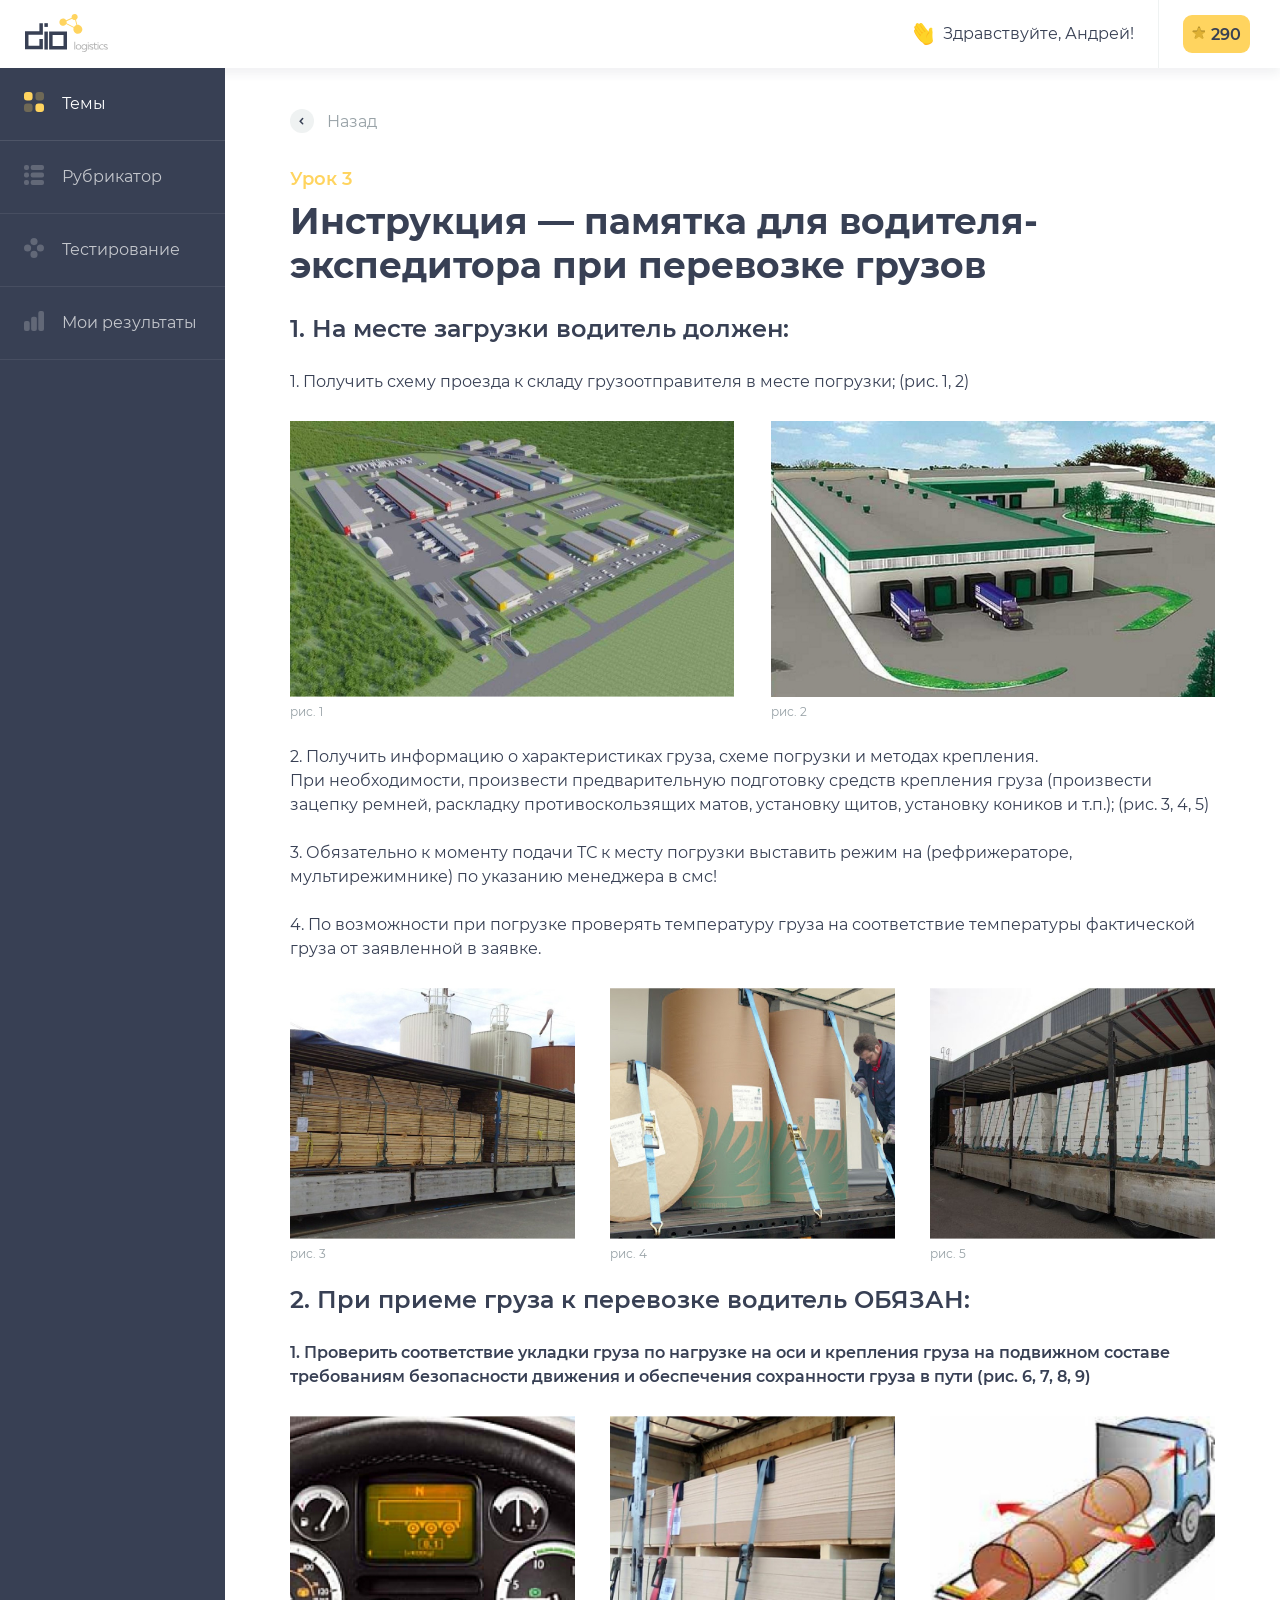
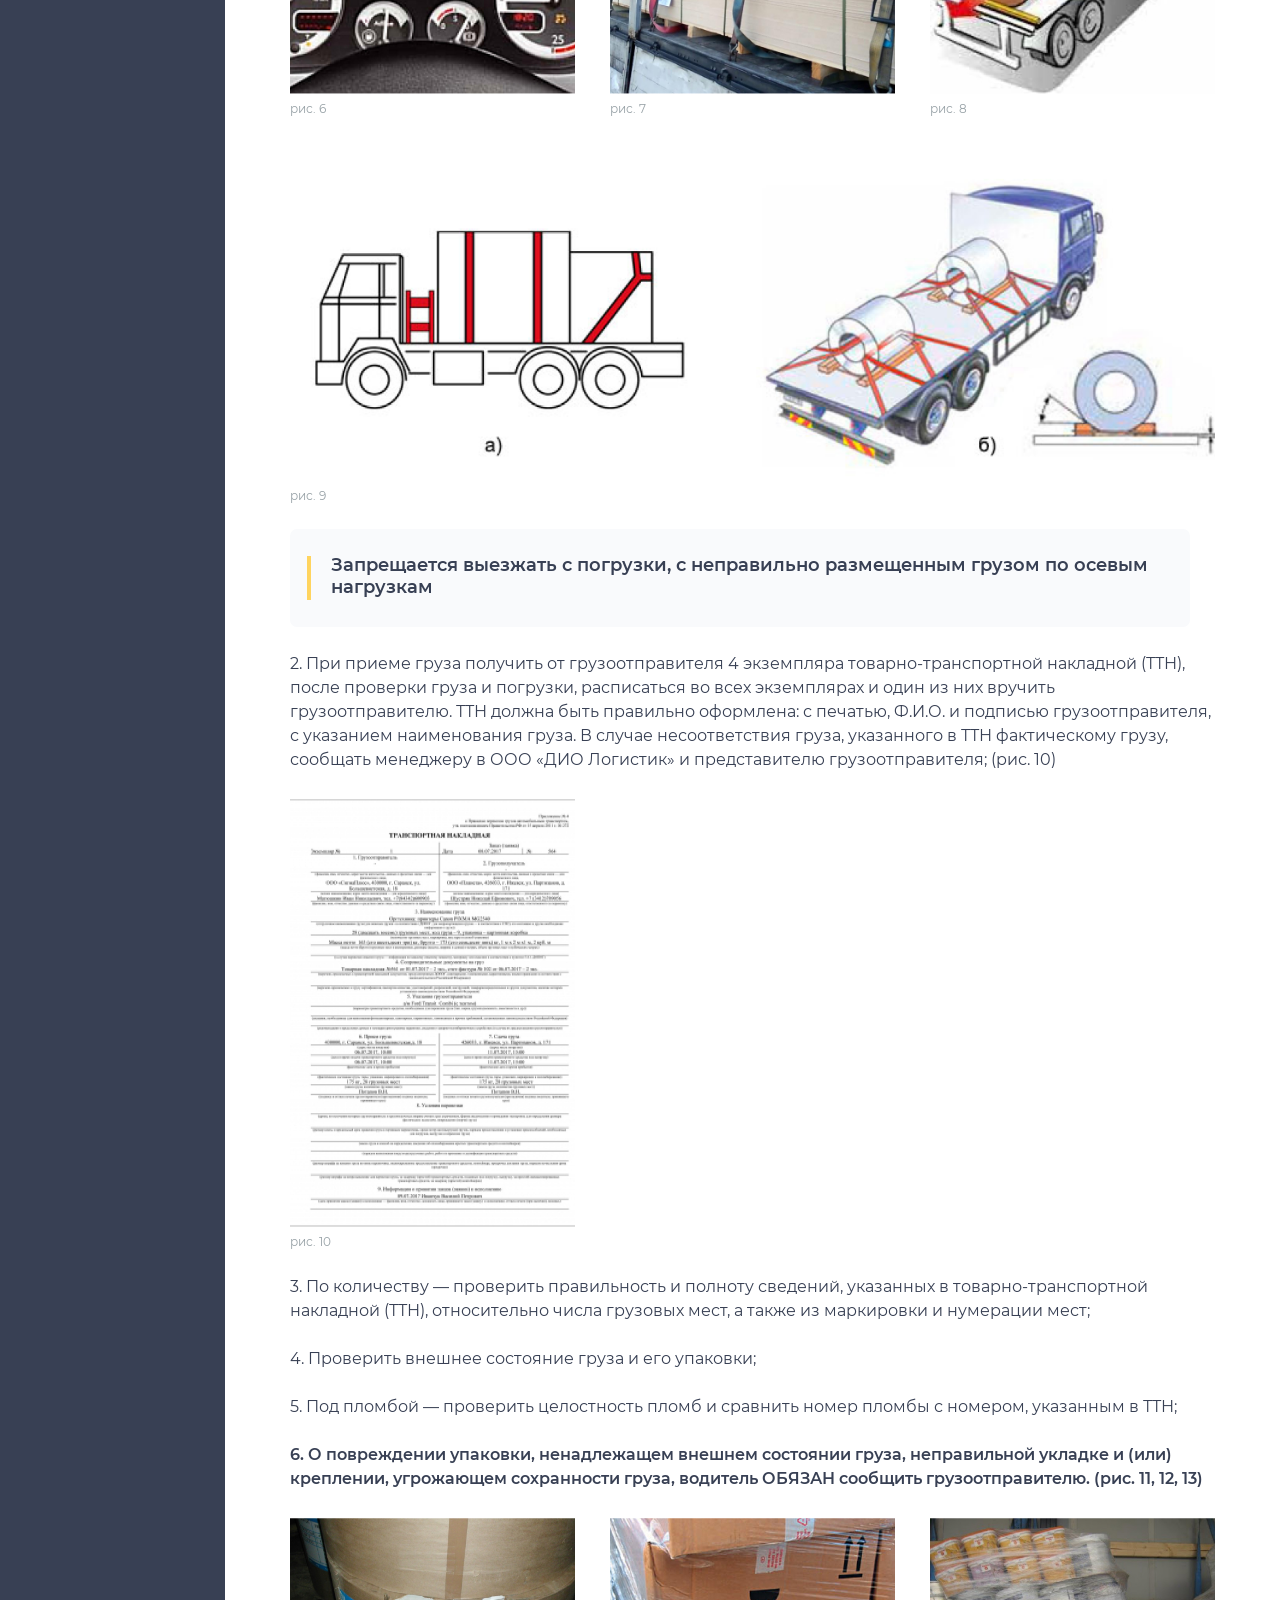
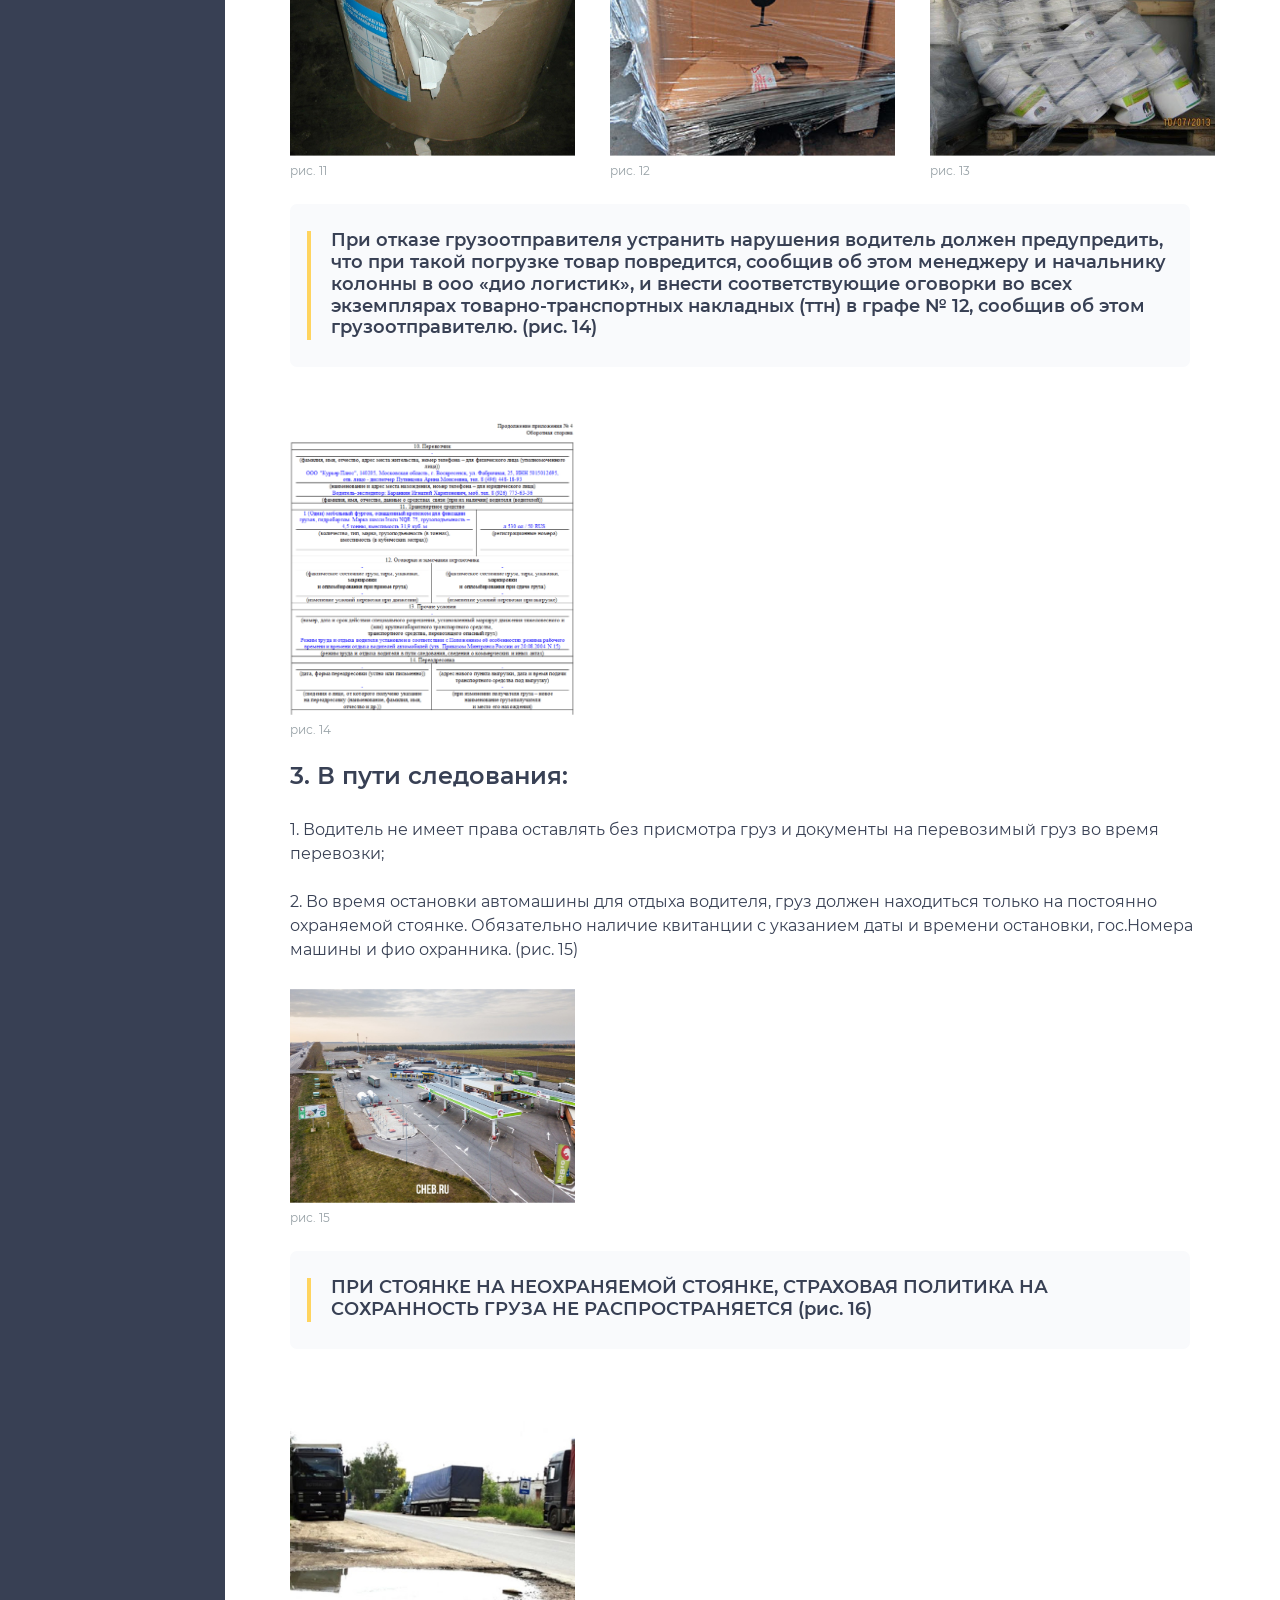
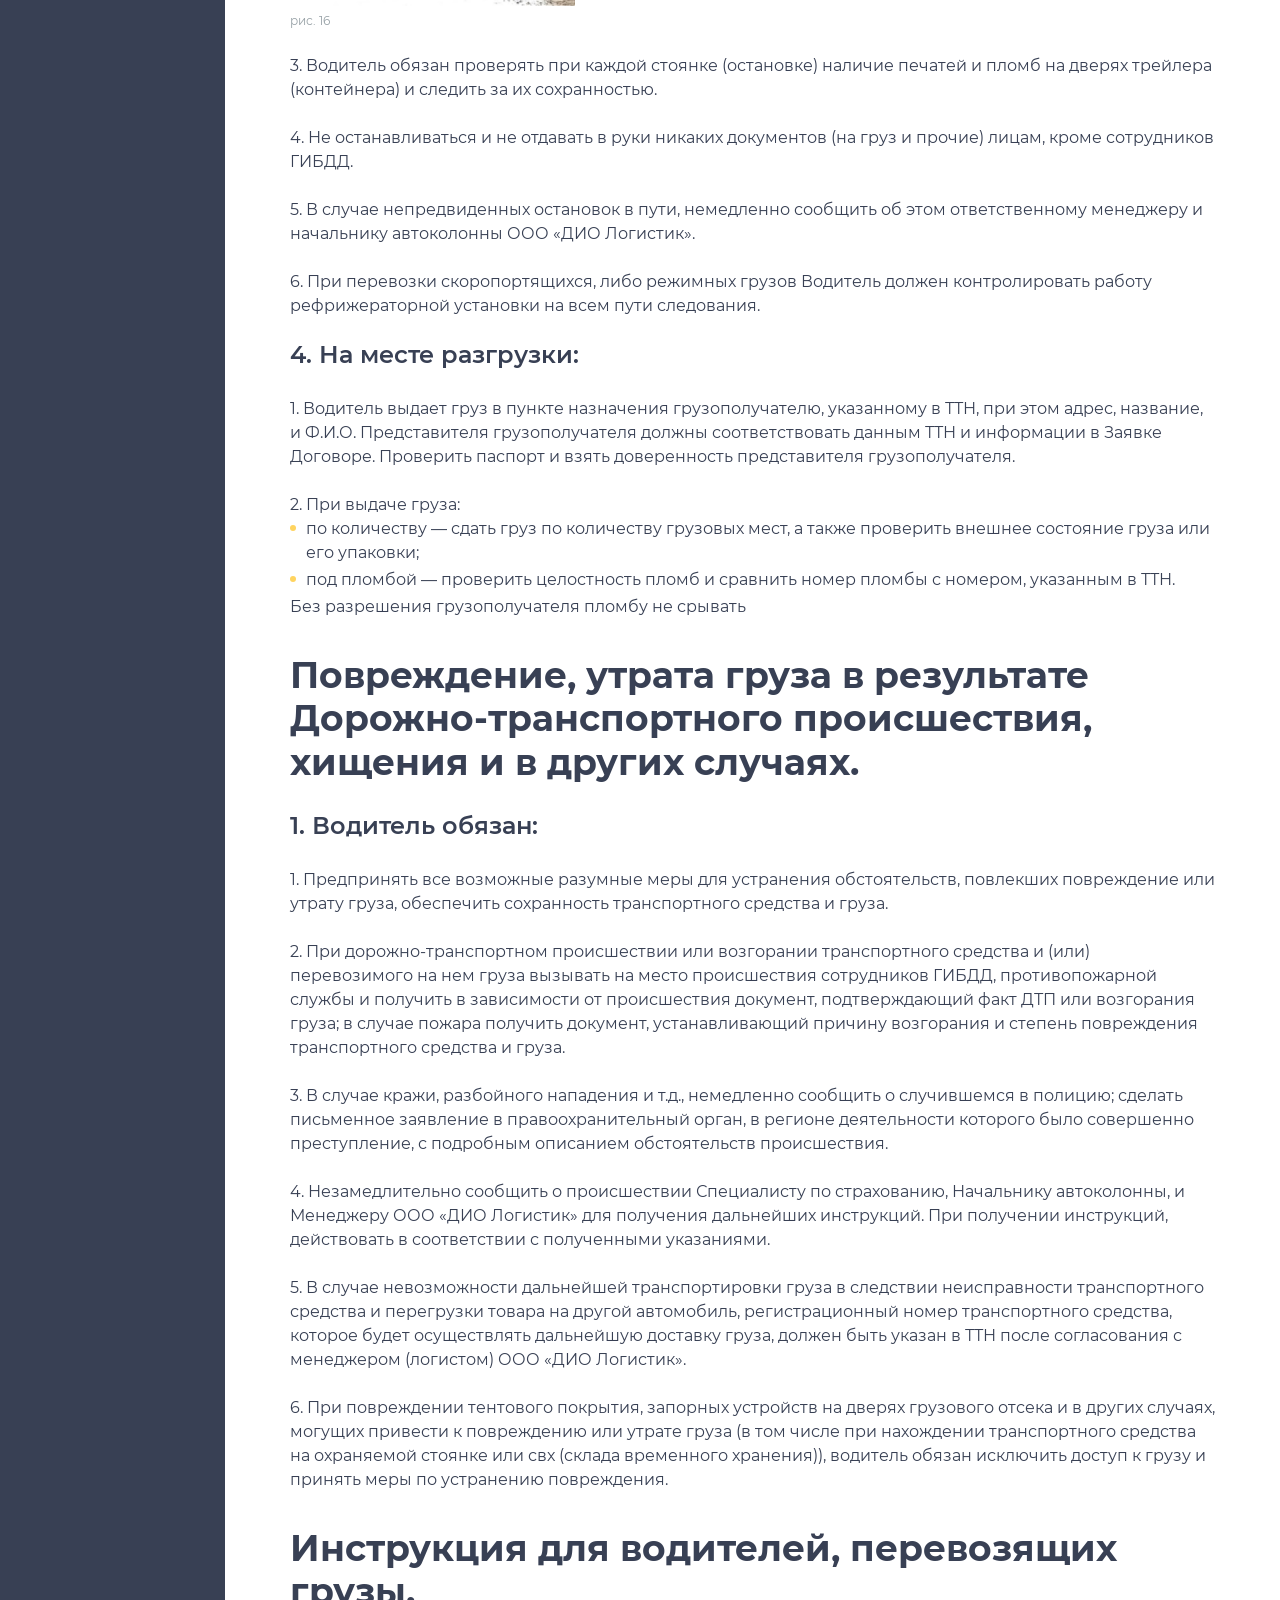
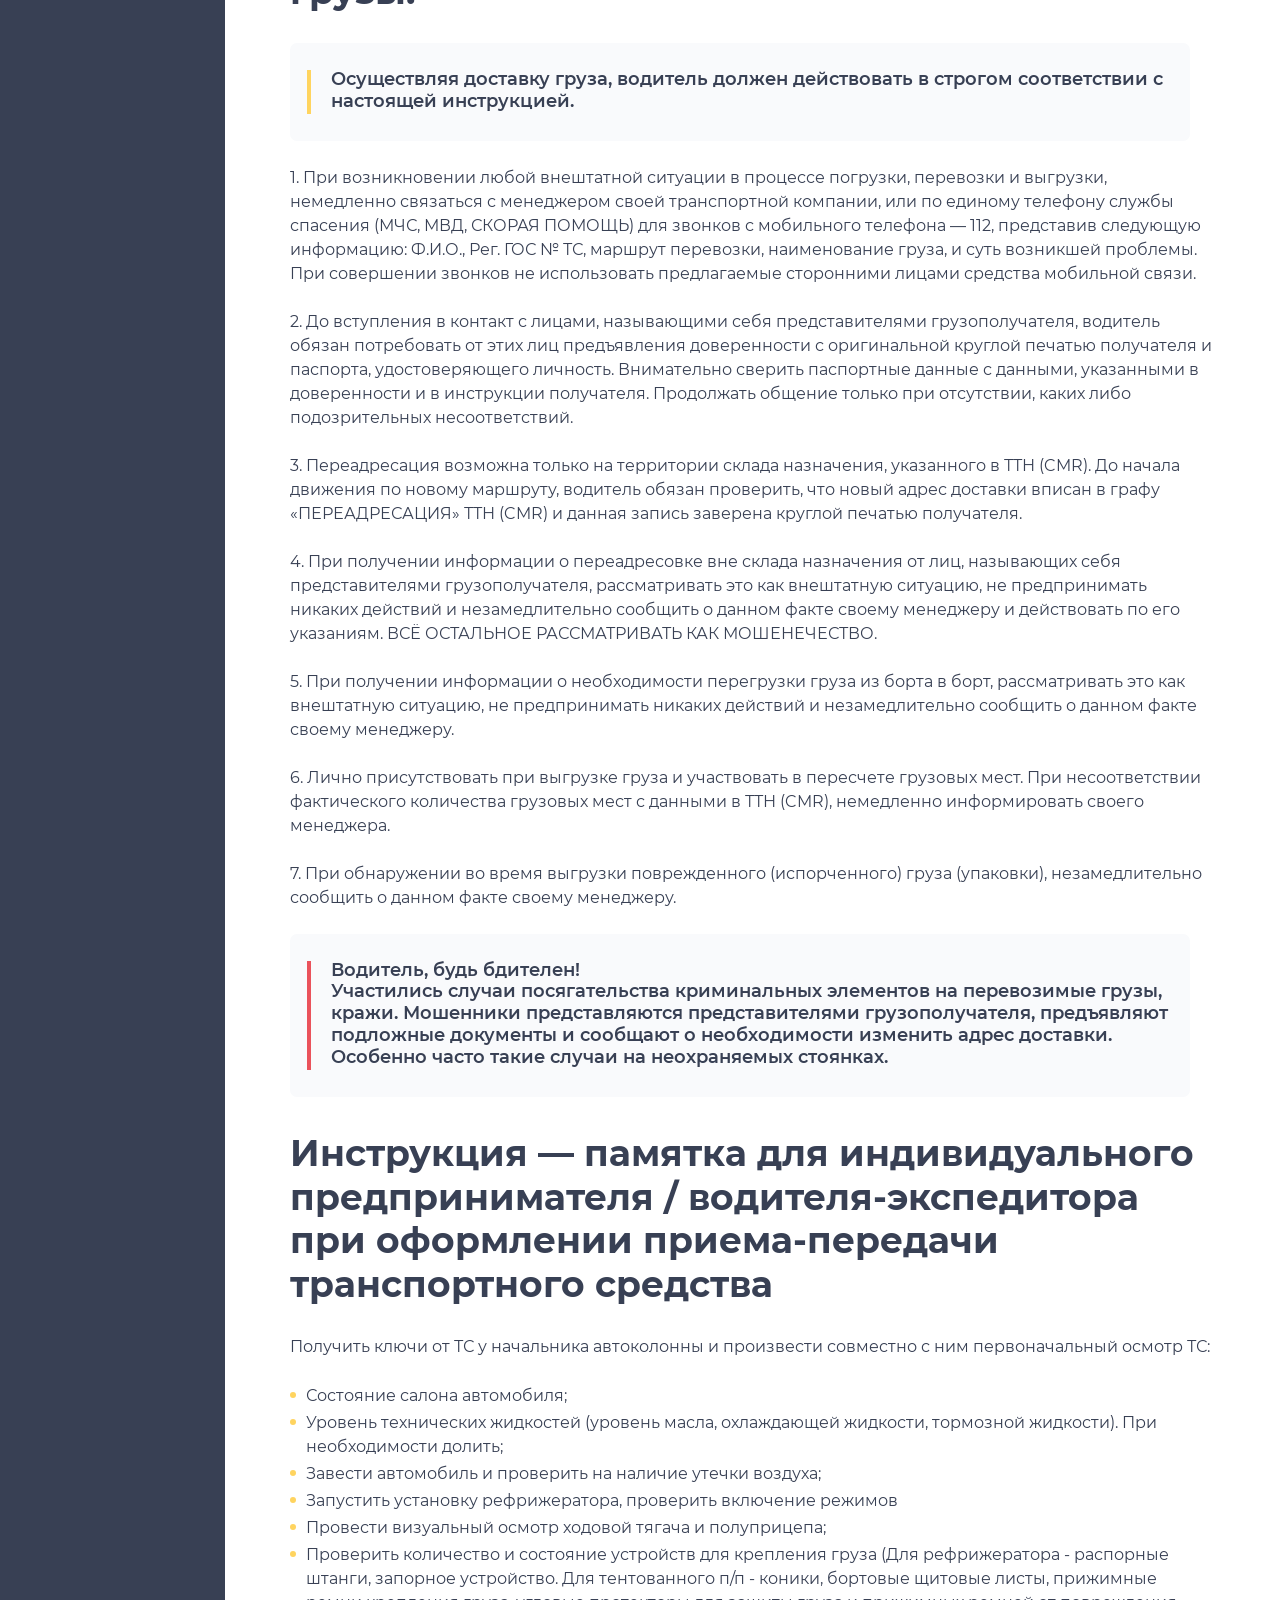
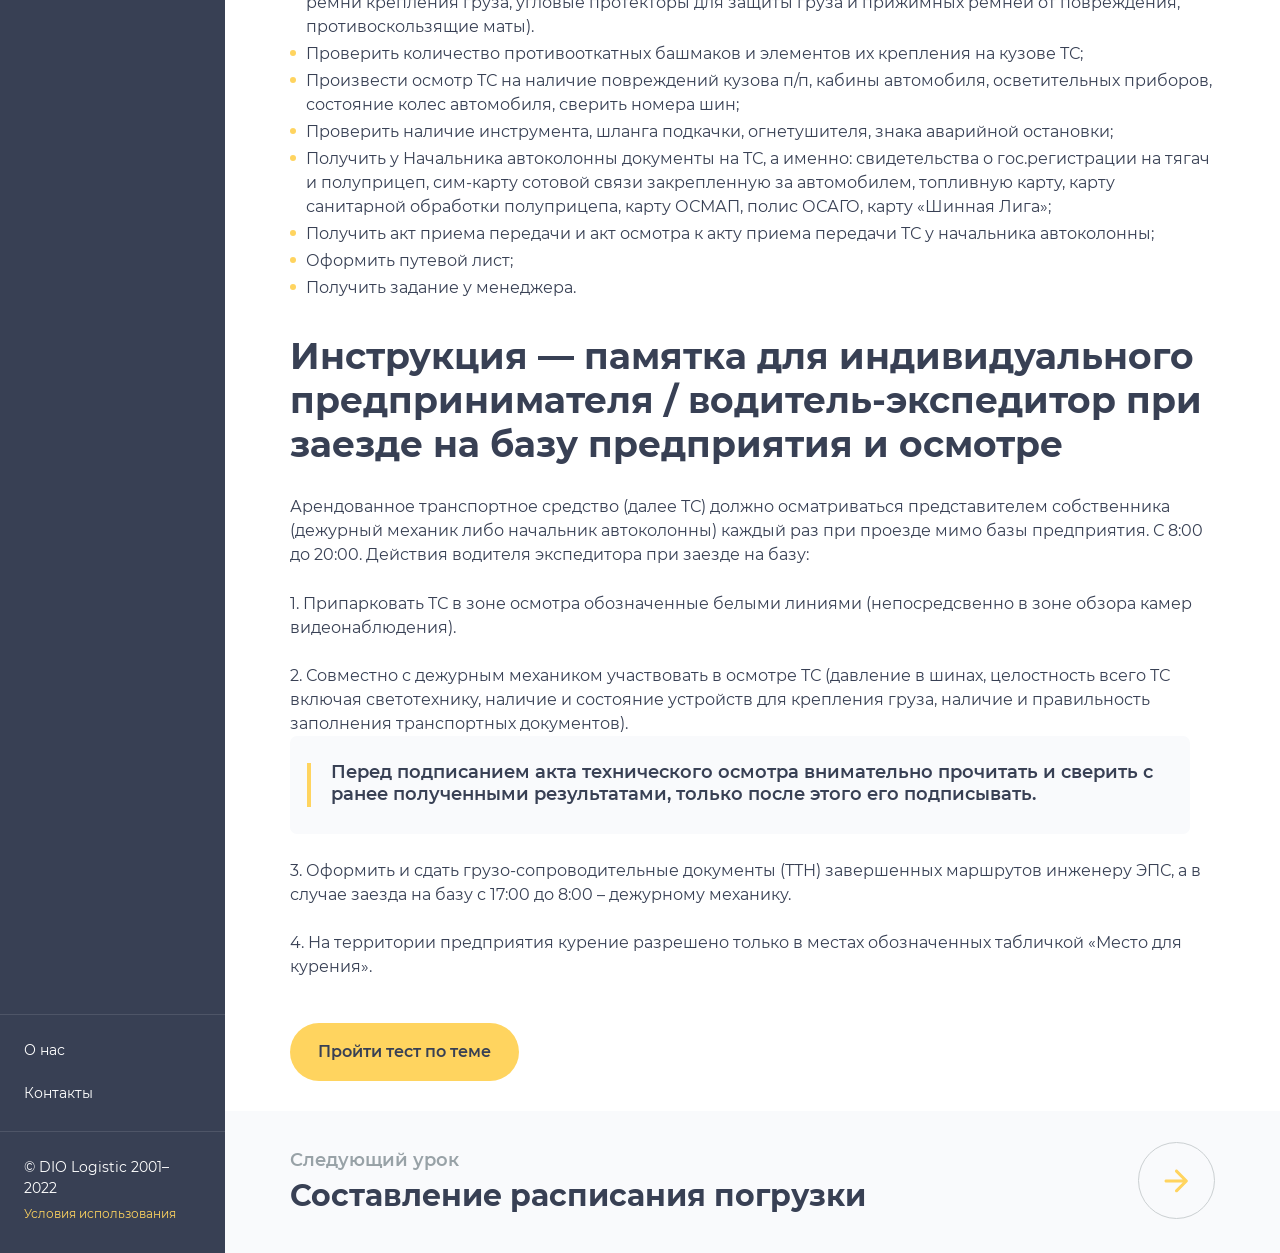
==== commit 7321b04a: "Update lesson.html" ====
--- a/lesson.html
+++ b/lesson.html
@@ -18,7 +18,7 @@
 	<meta name="msapplication-config" content="/assets/images/icons/browserconfig.xml">
 	<meta name="theme-color" content="#000000">
 
-	<title>1.Инструкция — памятка для водителя-экспедитора при перевозке грузов.</title>
+	<title>Инструкция — памятка для водителя-экспедитора при перевозке грузов</title>
 
 	<meta property="og:image" content="/assets/images/og_preview.jpg">
     <meta property="og:title" content="Обучающий портал для водителей грузовых автомобилей DIO Logistic">
@@ -73,7 +73,7 @@
 
 				<section>
 					<div class="number">Урок 3</div>
-					<h1>1.Инструкция — памятка для водителя-экспедитора при перевозке грузов.</h1>
+					<h1>Инструкция — памятка для водителя-экспедитора при перевозке грузов</h1>
 
 					<h2>1.	На месте загрузки водитель должен:</h2>
 					<ol>
@@ -89,9 +89,9 @@
 								</figure>
 							</div>
 						</li>
-						<li>Получить информацию о характеристиках груза, схеме погрузки и методах крепления. <br>При необходимости, произвести предварительную подготовку средств крепления груза (произвести зацепку ремней, раскладку противоскользящих матов, установку щитов, установку коников и т.п.);</li>
+						<li>Получить информацию о характеристиках груза, схеме погрузки и методах крепления. <br>При необходимости, произвести предварительную подготовку средств крепления груза (произвести зацепку ремней, раскладку противоскользящих матов, установку щитов, установку коников и т.п.); (рис.&nbsp;3, 4, 5)</li>
 						<li>Обязательно к моменту подачи ТС к месту погрузки выставить режим на (рефрижераторе, мультирежимнике) по указанию менеджера в смс!</li>
-						<li>По возможности при погрузке проверять температуру груза на соответствие температуры фактической груза от заявленной в заявке. (рис.&nbsp;3, 4, 5)
+						<li>По возможности при погрузке проверять температуру груза на соответствие температуры фактической груза от заявленной в заявке.
 							<div class="cols-3">
 								<figure>
 									<a href="assets/images/_img5.jpg" class="js-lightbox" data-gallery="lesson"><img src="assets/images/_img5.jpg" alt="#"></a>
@@ -270,7 +270,7 @@
 				</section>
 
 				<div class="btn-line">
-					<a href="testing.html" class="btn">Пройти тест по теме</a>
+					<a href="testing_subject.html" class="btn">Пройти тест по теме</a>
 				</div>
 			</div>
 
